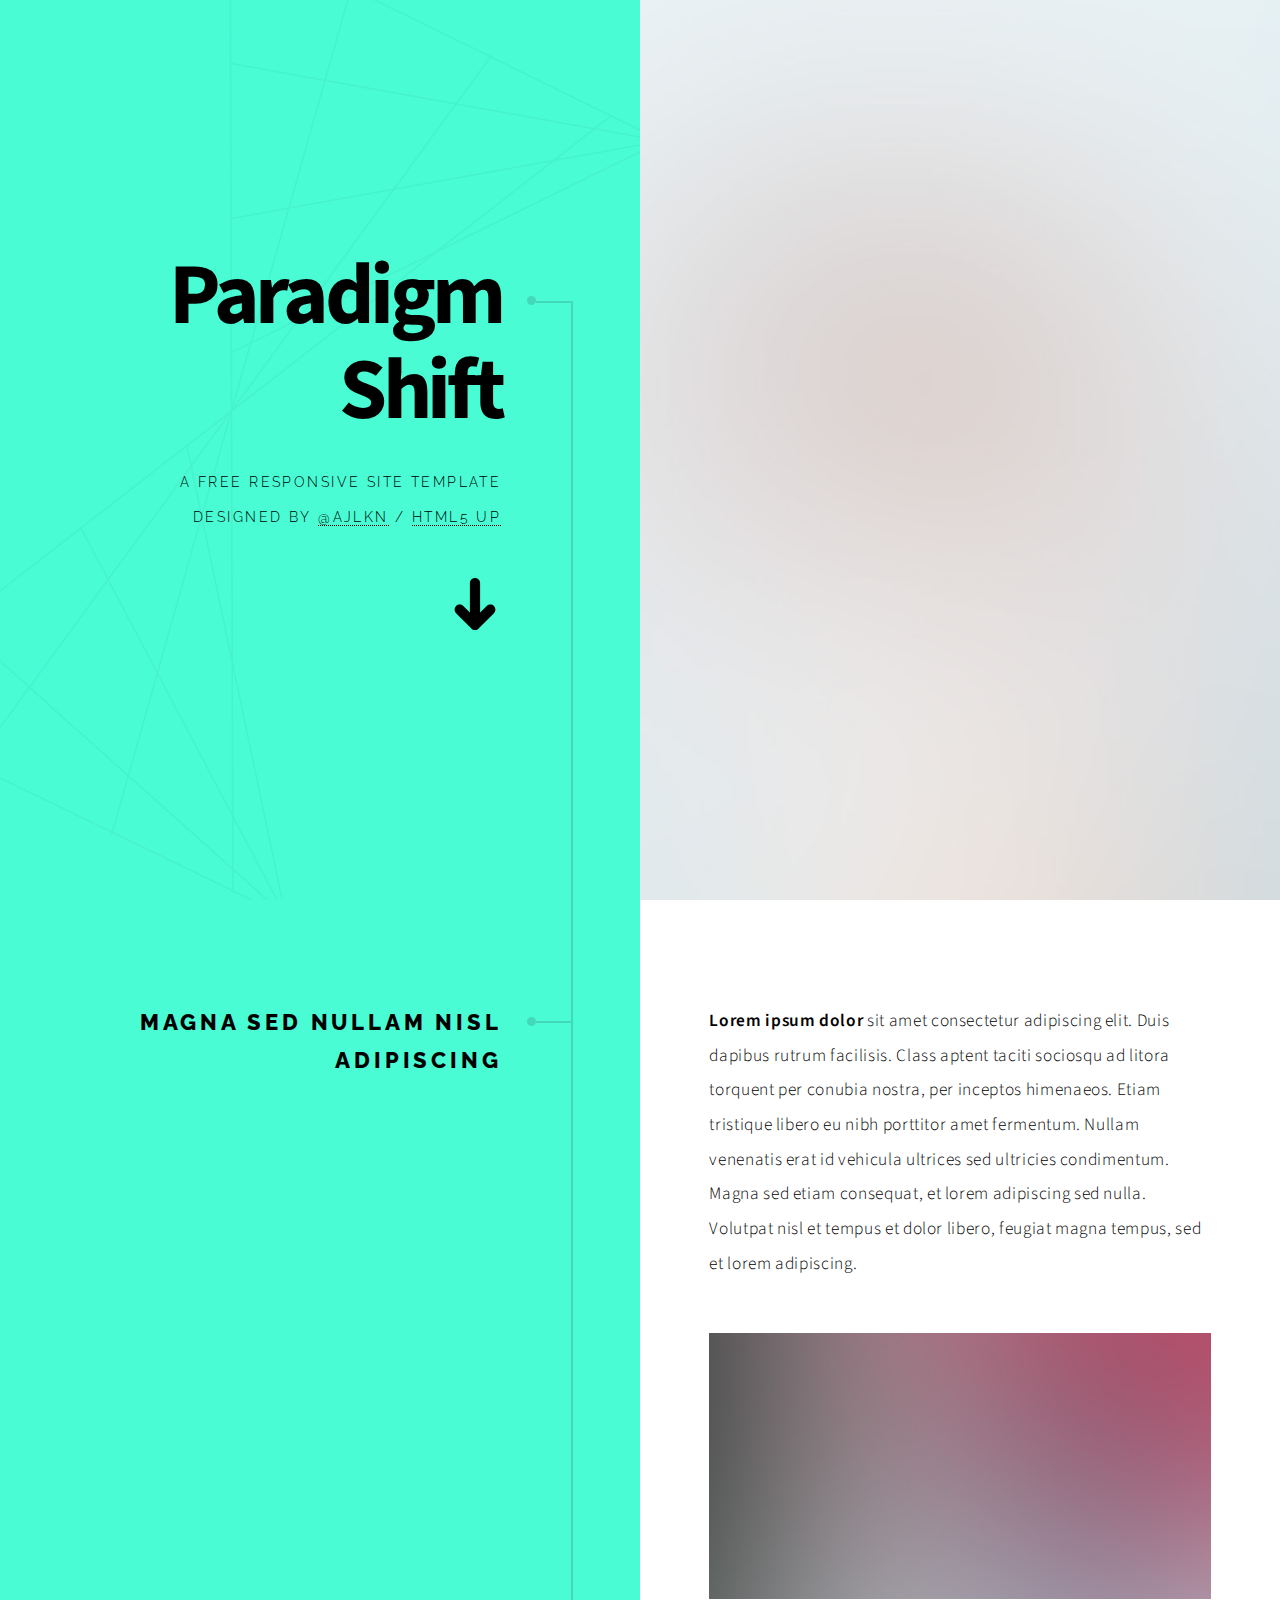
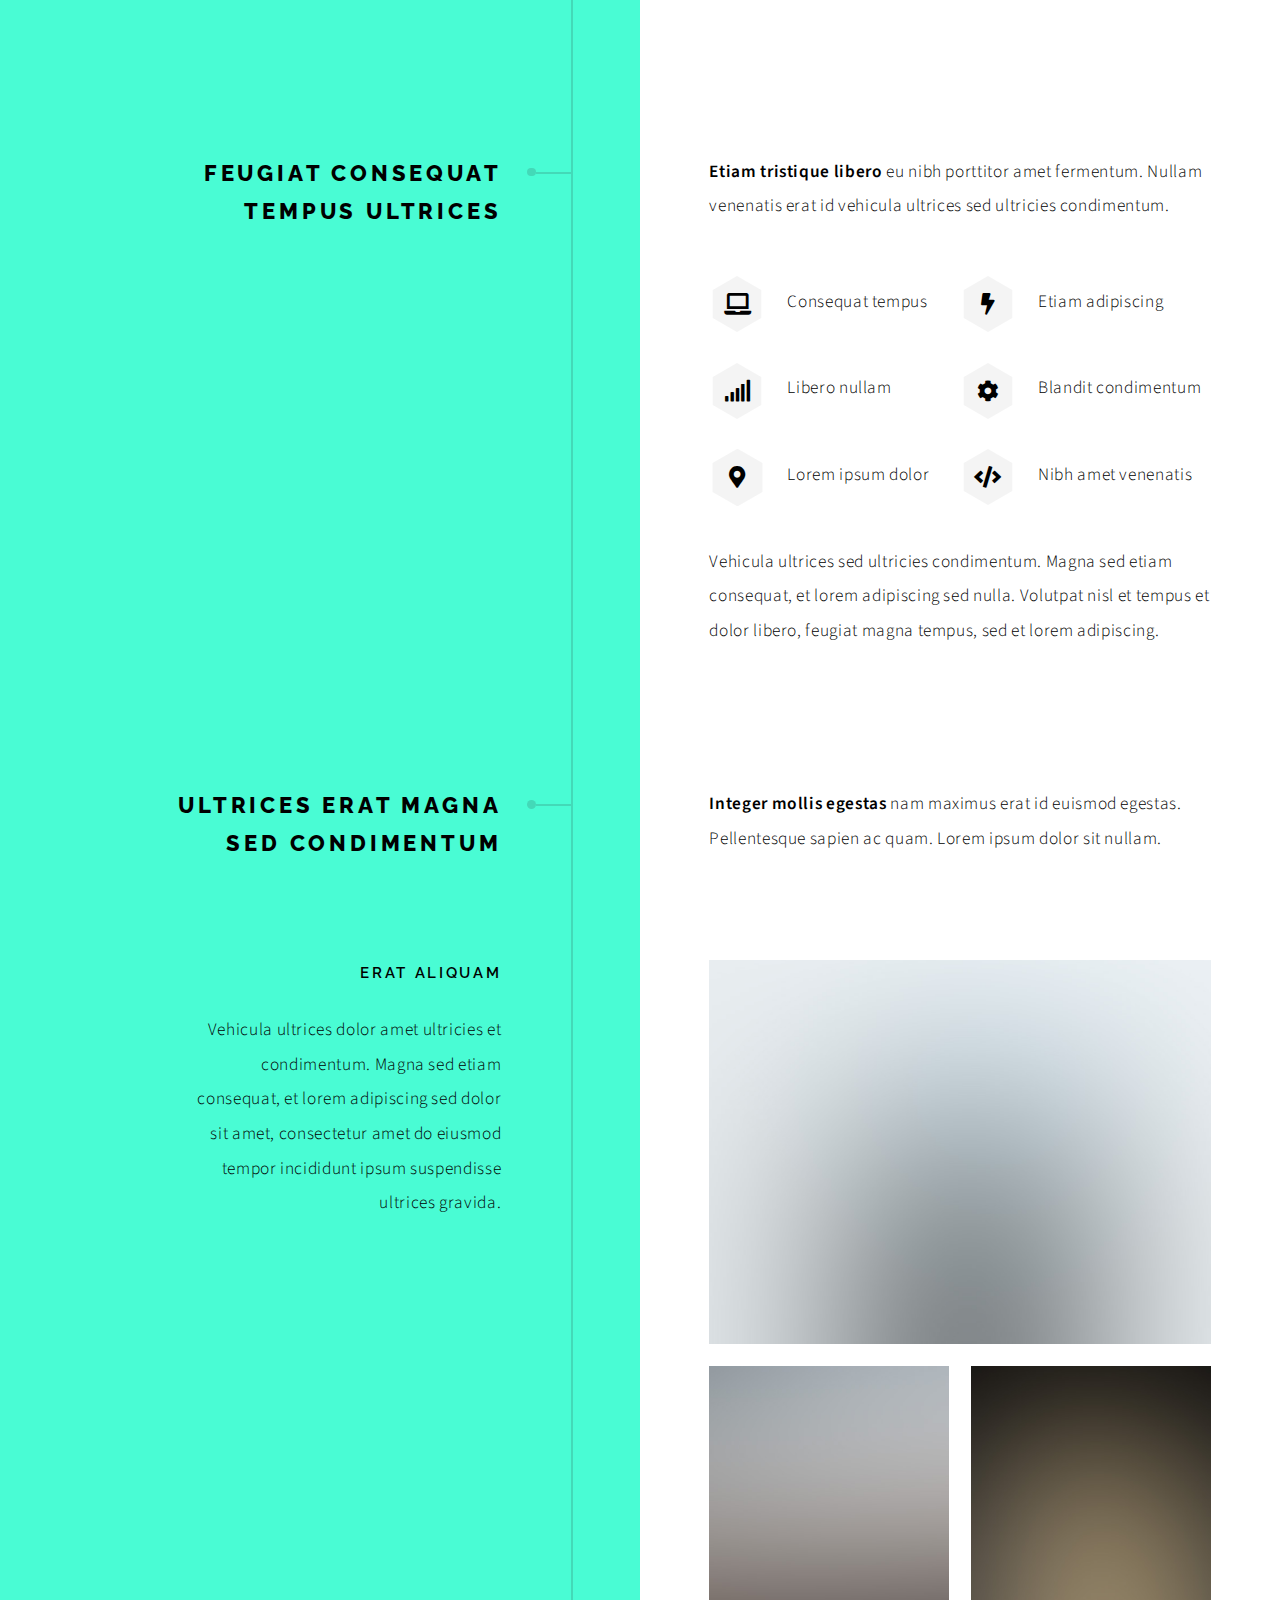
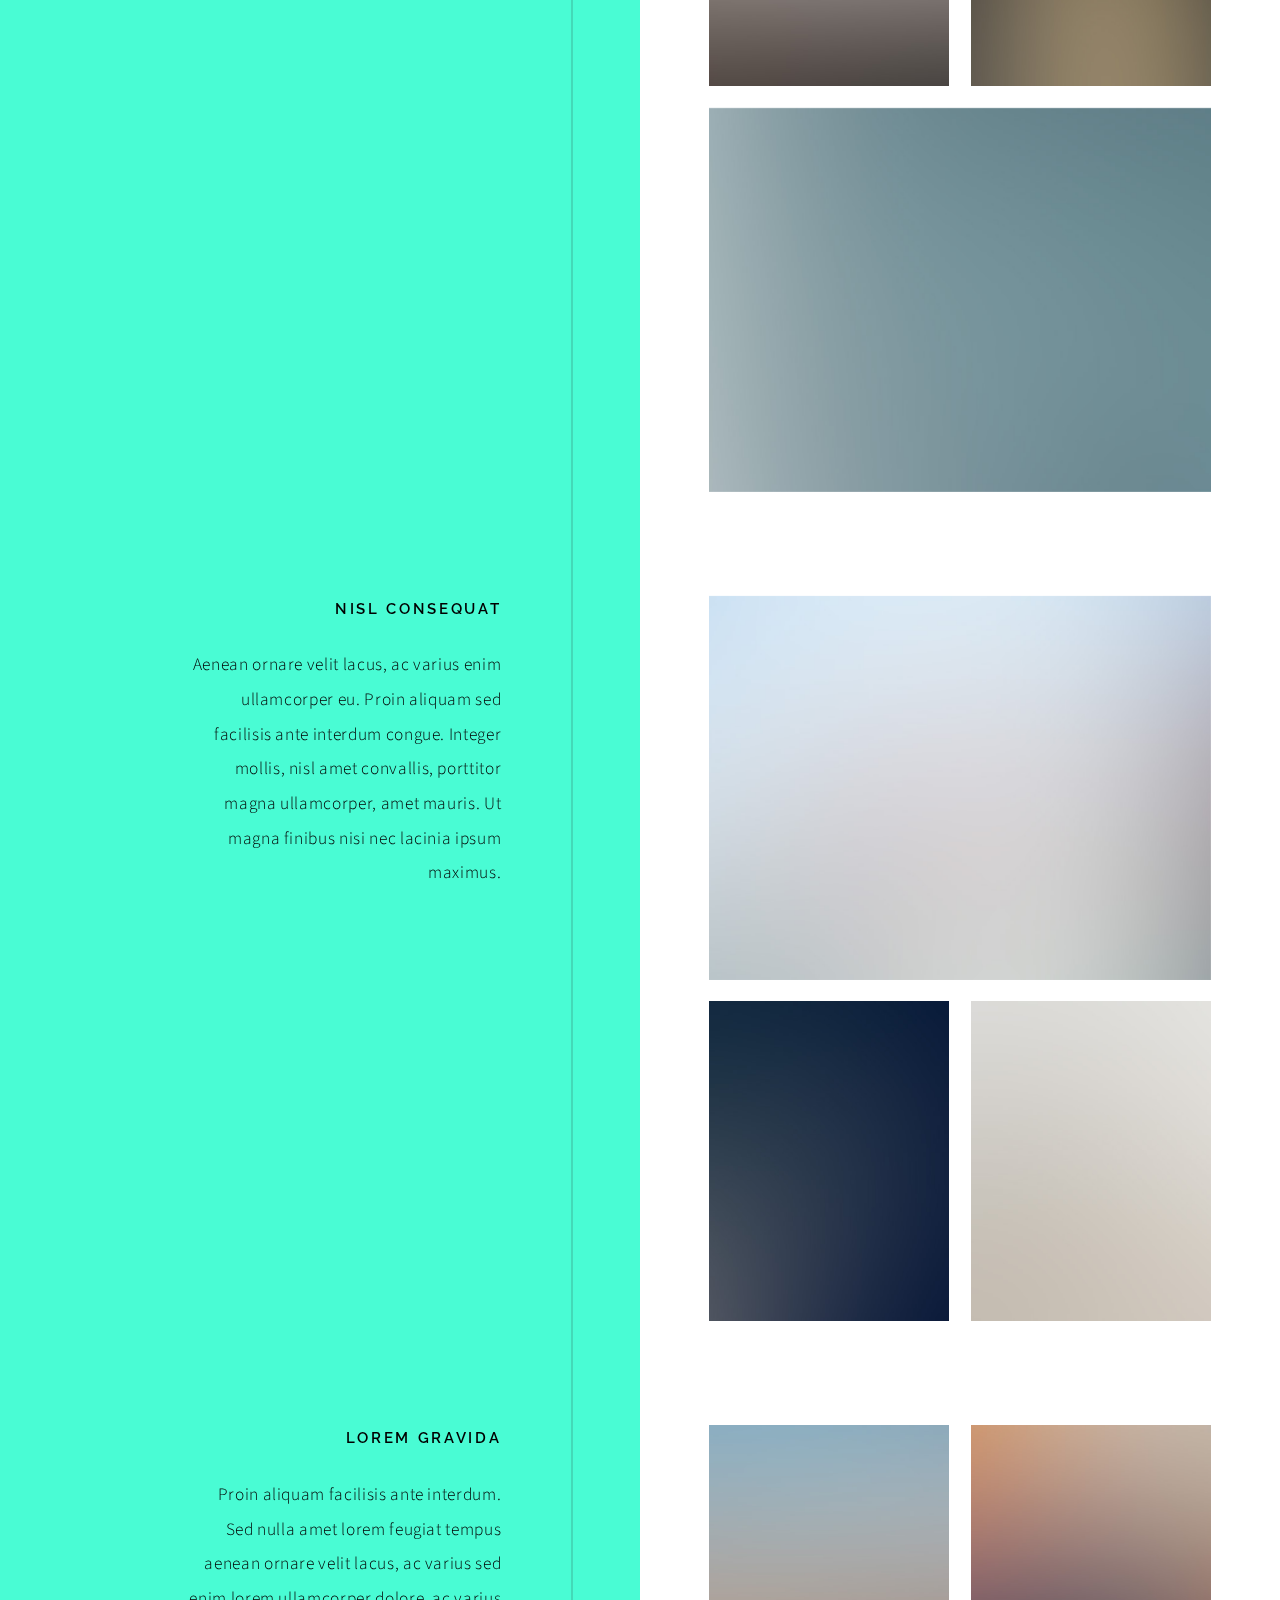
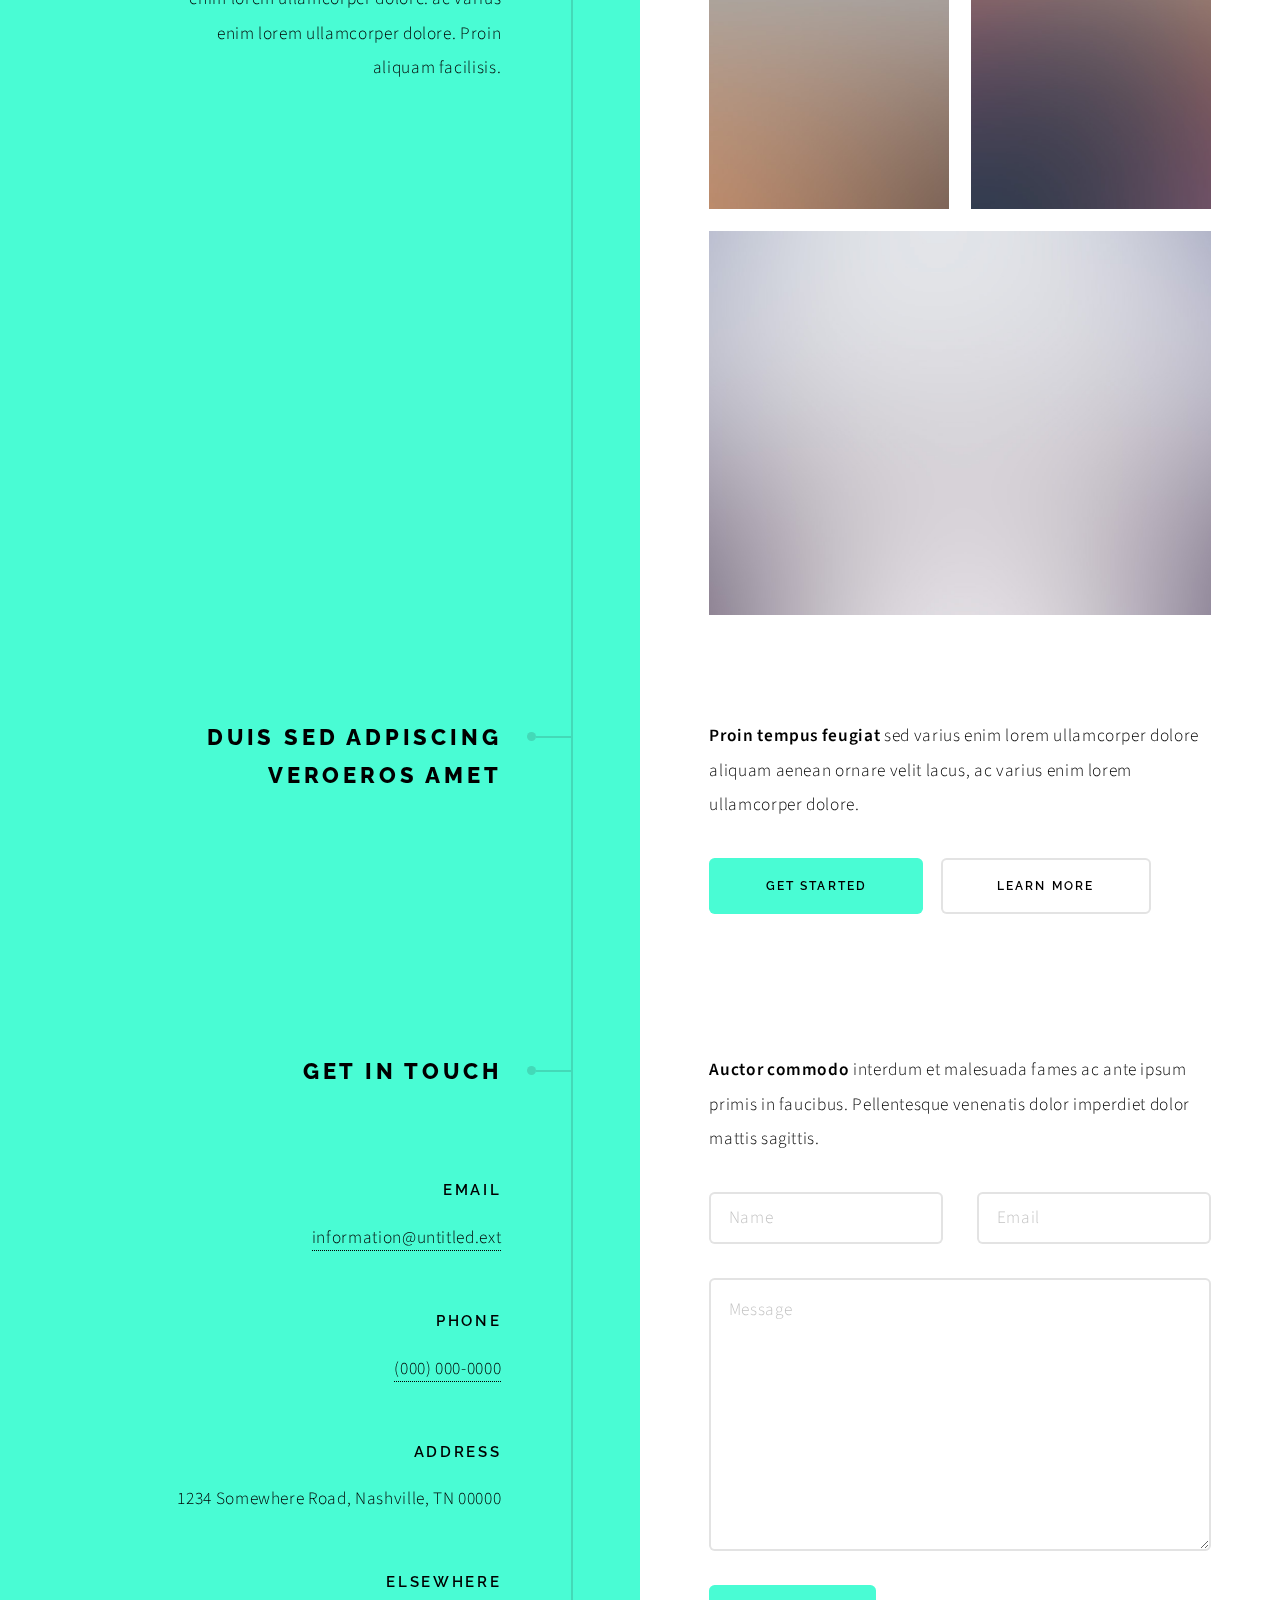
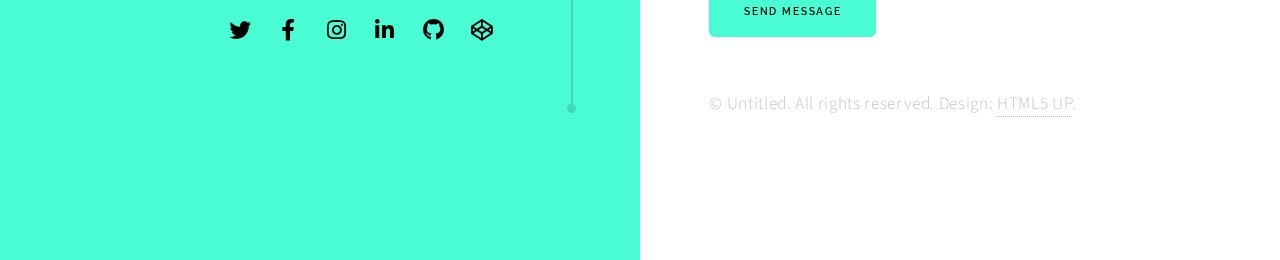
==== Portfolio/index.html @ 7f2de441 "portfolio 1 y 2" ====
<!DOCTYPE HTML>
<!--
	Paradigm Shift by HTML5 UP
	html5up.net | @ajlkn
	Free for personal and commercial use under the CCA 3.0 license (html5up.net/license)
-->
<html>
	<head>
		<title>Paradigm Shift by HTML5 UP</title>
		<meta charset="utf-8" />
		<meta name="viewport" content="width=device-width, initial-scale=1, user-scalable=no" />
		<meta name="description" content="" />
		<meta name="keywords" content="" />
		<link rel="stylesheet" href="assets/css/main.css" />
	</head>
	<body class="is-preload">

		<!-- Wrapper -->
			<div id="wrapper">

				<!-- Intro -->
					<section class="intro">
						<header>
							<h1>Paradigm Shift</h1>
							<p>A free responsive site template designed by <a href="https://twitter.com/ajlkn">@ajlkn</a> / <a href="https://html5up.net">HTML5 UP</a></p>
							<ul class="actions">
								<li><a href="#first" class="arrow scrolly"><span class="label">Next</span></a></li>
							</ul>
						</header>
						<div class="content">
							<span class="image fill" data-position="center"><img src="images/pic01.jpg" alt="" /></span>
						</div>
					</section>

				<!-- Section -->
					<section id="first">
						<header>
							<h2>Magna sed nullam nisl adipiscing</h2>
						</header>
						<div class="content">
							<p><strong>Lorem ipsum dolor</strong> sit amet consectetur adipiscing elit. Duis dapibus rutrum facilisis. Class aptent taciti sociosqu ad litora torquent per conubia nostra, per inceptos himenaeos. Etiam tristique libero eu nibh porttitor amet fermentum. Nullam venenatis erat id vehicula ultrices sed ultricies condimentum. Magna sed etiam consequat, et lorem adipiscing sed nulla. Volutpat nisl et tempus et dolor libero, feugiat magna tempus, sed et lorem adipiscing.</p>
							<span class="image main"><img src="images/pic02.jpg" alt="" /></span>
						</div>
					</section>

				<!-- Section -->
					<section>
						<header>
							<h2>Feugiat consequat tempus ultrices</h2>
						</header>
						<div class="content">
							<p><strong>Etiam tristique libero</strong> eu nibh porttitor amet fermentum. Nullam venenatis erat id vehicula ultrices sed ultricies condimentum.</p>
							<ul class="feature-icons">
								<li class="icon solid fa-laptop">Consequat tempus</li>
								<li class="icon solid fa-bolt">Etiam adipiscing</li>
								<li class="icon solid fa-signal">Libero nullam</li>
								<li class="icon solid fa-cog">Blandit condimentum</li>
								<li class="icon solid fa-map-marker-alt">Lorem ipsum dolor</li>
								<li class="icon solid fa-code">Nibh amet venenatis</li>
							</ul>
							<p>Vehicula ultrices sed ultricies condimentum. Magna sed etiam consequat, et lorem adipiscing sed nulla. Volutpat nisl et tempus et dolor libero, feugiat magna tempus, sed et lorem adipiscing.</p>
						</div>
					</section>

				<!-- Section -->
					<section>
						<header>
							<h2>Ultrices erat magna sed condimentum</h2>
						</header>
						<div class="content">
							<p><strong>Integer mollis egestas</strong> nam maximus erat id euismod egestas. Pellentesque sapien ac quam. Lorem ipsum dolor sit nullam.</p>

							<!-- Section -->
								<section>
									<header>
										<h3>Erat aliquam</h3>
										<p>Vehicula ultrices dolor amet ultricies et condimentum. Magna sed etiam consequat, et lorem adipiscing sed dolor sit amet, consectetur amet do eiusmod tempor incididunt  ipsum suspendisse ultrices gravida.</p>
									</header>
									<div class="content">
										<div class="gallery">
											<a href="images/gallery/fulls/01.jpg" class="landscape"><img src="images/gallery/thumbs/01.jpg" alt="" /></a>
											<a href="images/gallery/fulls/02.jpg"><img src="images/gallery/thumbs/02.jpg" alt="" /></a>
											<a href="images/gallery/fulls/03.jpg"><img src="images/gallery/thumbs/03.jpg" alt="" /></a>
											<a href="images/gallery/fulls/04.jpg" class="landscape"><img src="images/gallery/thumbs/04.jpg" alt="" /></a>
										</div>
									</div>
								</section>

							<!-- Section -->
								<section>
									<header>
										<h3>Nisl consequat</h3>
										<p>Aenean ornare velit lacus, ac varius enim ullamcorper eu. Proin aliquam sed facilisis ante interdum congue. Integer mollis, nisl amet convallis, porttitor magna ullamcorper, amet mauris. Ut magna finibus nisi nec lacinia ipsum maximus.</p>
									</header>
									<div class="content">
										<div class="gallery">
											<a href="images/gallery/fulls/05.jpg" class="landscape"><img src="images/gallery/thumbs/05.jpg" alt="" /></a>
											<a href="images/gallery/fulls/06.jpg"><img src="images/gallery/thumbs/06.jpg" alt="" /></a>
											<a href="images/gallery/fulls/07.jpg"><img src="images/gallery/thumbs/07.jpg" alt="" /></a>
										</div>
									</div>
								</section>

							<!-- Section -->
								<section>
									<header>
										<h3>Lorem gravida</h3>
										<p>Proin aliquam facilisis ante interdum. Sed nulla amet lorem feugiat tempus aenean ornare velit lacus, ac varius sed enim lorem ullamcorper dolore.  ac varius enim lorem ullamcorper dolore. Proin aliquam facilisis.</p>
									</header>
									<div class="content">
										<div class="gallery">
											<a href="images/gallery/fulls/08.jpg" class="portrait"><img src="images/gallery/thumbs/08.jpg" alt="" /></a>
											<a href="images/gallery/fulls/09.jpg" class="portrait"><img src="images/gallery/thumbs/09.jpg" alt="" /></a>
											<a href="images/gallery/fulls/10.jpg" class="landscape"><img src="images/gallery/thumbs/10.jpg" alt="" /></a>
										</div>
									</div>
								</section>

						</div>
					</section>

				<!-- Section -->
					<section>
						<header>
							<h2>Duis sed adpiscing veroeros amet</h2>
						</header>
						<div class="content">
							<p><strong>Proin tempus feugiat</strong> sed varius enim lorem ullamcorper dolore aliquam aenean ornare velit lacus, ac varius enim lorem ullamcorper dolore.</p>
							<ul class="actions">
								<li><a href="#" class="button primary large">Get Started</a></li>
								<li><a href="#" class="button large">Learn More</a></li>
							</ul>
						</div>
					</section>

				<!-- Elements -->
				<!--
					<section>
						<header>
							<h2>Elements</h2>
						</header>
						<div class="content">

							<section>
								<header>
									<h3>Text</h3>
								</header>
								<div class="content">
									<p>This is <b>bold</b> and this is <strong>strong</strong>. This is <i>italic</i> and this is <em>emphasized</em>.
									This is <sup>superscript</sup> text and this is <sub>subscript</sub> text.
									This is <u>underlined</u> and this is code: <code>for (;;) { ... }</code>. Finally, <a href="#">this is a link</a>.</p>
									<hr />
									<h2>Heading Level 2</h2>
									<h3>Heading Level 3</h3>
									<h4>Heading Level 4</h4>
									<h5>Heading Level 5</h5>
									<hr />
									<h5>Blockquote</h5>
									<blockquote>Fringilla nisl. Donec accumsan interdum nisi, quis tincidunt felis sagittis eget tempus euismod. Vestibulum ante ipsum primis in faucibus vestibulum. Blandit adipiscing eu felis iaculis volutpat ac adipiscing accumsan faucibus. Vestibulum ante ipsum primis in faucibus lorem ipsum dolor sit amet nullam adipiscing eu felis.</blockquote>
									<h5>Preformatted</h5>
									<pre><code>i = 0;

while (!deck.isInOrder()) {
  print 'Iteration ' + i;
  deck.shuffle();
  i++;
}

print 'Sorted in ' + i + ' iterations.';</code></pre>
								</div>
							</section>

							<section>
								<header>
									<h3>Lists</h3>
								</header>
								<div class="content">

									<h4>Unordered</h4>
									<ul>
										<li>Dolor pulvinar etiam.</li>
										<li>Sagittis adipiscing.</li>
										<li>Felis enim feugiat.</li>
									</ul>

									<h4>Alternate</h4>
									<ul class="alt">
										<li>Dolor pulvinar etiam.</li>
										<li>Sagittis adipiscing.</li>
										<li>Felis enim feugiat.</li>
									</ul>

									<h4>Ordered</h4>
									<ol>
										<li>Dolor pulvinar etiam.</li>
										<li>Etiam vel felis viverra.</li>
										<li>Felis enim feugiat.</li>
										<li>Dolor pulvinar etiam.</li>
										<li>Etiam vel felis lorem.</li>
										<li>Felis enim et feugiat.</li>
									</ol>
									<h4>Icons</h4>
									<ul class="icons">
										<li><a href="#" class="icon brands fa-twitter"><span class="label">Twitter</span></a></li>
										<li><a href="#" class="icon brands fa-facebook-f"><span class="label">Facebook</span></a></li>
										<li><a href="#" class="icon brands fa-instagram"><span class="label">Instagram</span></a></li>
										<li><a href="#" class="icon brands fa-github"><span class="label">Github</span></a></li>
									</ul>

									<h4>Actions</h4>
									<ul class="actions">
										<li><a href="#" class="button primary">Default</a></li>
										<li><a href="#" class="button">Default</a></li>
									</ul>
									<ul class="actions stacked">
										<li><a href="#" class="button primary">Default</a></li>
										<li><a href="#" class="button">Default</a></li>
									</ul>
								</div>
							</section>

							<section>
								<header>
									<h3>Table</h3>
								</header>
								<div class="content">
									<h4>Default</h4>
									<div class="table-wrapper">
										<table>
											<thead>
												<tr>
													<th>Name</th>
													<th>Description</th>
													<th>Price</th>
												</tr>
											</thead>
											<tbody>
												<tr>
													<td>Item One</td>
													<td>Ante turpis integer aliquet porttitor.</td>
													<td>29.99</td>
												</tr>
												<tr>
													<td>Item Two</td>
													<td>Vis ac commodo adipiscing arcu aliquet.</td>
													<td>19.99</td>
												</tr>
												<tr>
													<td>Item Three</td>
													<td> Morbi faucibus arcu accumsan lorem.</td>
													<td>29.99</td>
												</tr>
												<tr>
													<td>Item Four</td>
													<td>Vitae integer tempus condimentum.</td>
													<td>19.99</td>
												</tr>
												<tr>
													<td>Item Five</td>
													<td>Ante turpis integer aliquet porttitor.</td>
													<td>29.99</td>
												</tr>
											</tbody>
											<tfoot>
												<tr>
													<td colspan="2"></td>
													<td>100.00</td>
												</tr>
											</tfoot>
										</table>
									</div>

									<h4>Alternate</h4>
									<div class="table-wrapper">
										<table class="alt">
											<thead>
												<tr>
													<th>Name</th>
													<th>Description</th>
													<th>Price</th>
												</tr>
											</thead>
											<tbody>
												<tr>
													<td>Item One</td>
													<td>Ante turpis integer aliquet porttitor.</td>
													<td>29.99</td>
												</tr>
												<tr>
													<td>Item Two</td>
													<td>Vis ac commodo adipiscing arcu aliquet.</td>
													<td>19.99</td>
												</tr>
												<tr>
													<td>Item Three</td>
													<td> Morbi faucibus arcu accumsan lorem.</td>
													<td>29.99</td>
												</tr>
												<tr>
													<td>Item Four</td>
													<td>Vitae integer tempus condimentum.</td>
													<td>19.99</td>
												</tr>
												<tr>
													<td>Item Five</td>
													<td>Ante turpis integer aliquet porttitor.</td>
													<td>29.99</td>
												</tr>
											</tbody>
											<tfoot>
												<tr>
													<td colspan="2"></td>
													<td>100.00</td>
												</tr>
											</tfoot>
										</table>
									</div>
								</div>
							</section>

							<section>
								<header>
									<h3>Buttons</h3>
								</header>
								<div class="content">
									<ul class="actions">
										<li><a href="#" class="button primary">Primary</a></li>
										<li><a href="#" class="button">Default</a></li>
									</ul>
									<ul class="actions">
										<li><a href="#" class="button large">Large</a></li>
										<li><a href="#" class="button">Default</a></li>
										<li><a href="#" class="button small">Small</a></li>
									</ul>
									<ul class="actions">
										<li><a href="#" class="button primary icon solid fa-download">Icon</a></li>
										<li><a href="#" class="button icon solid fa-download">Icon</a></li>
									</ul>
									<ul class="actions">
										<li><span class="button primary disabled">Disabled</span></li>
										<li><span class="button disabled">Disabled</span></li>
									</ul>
								</div>
							</section>

							<section>
								<header>
									<h3>Form</h3>
								</header>
								<div class="content">
									<form method="post" action="#">
										<div class="fields">
											<div class="field half">
												<label for="demo-name">Name</label>
												<input type="text" name="demo-name" id="demo-name" value="" placeholder="Jane Doe" />
											</div>
											<div class="field half">
												<label for="demo-email">Email</label>
												<input type="email" name="demo-email" id="demo-email" value="" placeholder="jane@untitled.tld" />
											</div>
											<div class="field">
												<label for="demo-category">Category</label>
												<select name="demo-category" id="demo-category">
													<option value="">-</option>
													<option value="1">Manufacturing</option>
													<option value="1">Shipping</option>
													<option value="1">Administration</option>
													<option value="1">Human Resources</option>
												</select>
											</div>
											<div class="field half">
												<input type="radio" id="demo-priority-low" name="demo-priority" checked>
												<label for="demo-priority-low">Low</label>
											</div>
											<div class="field half">
												<input type="radio" id="demo-priority-high" name="demo-priority">
												<label for="demo-priority-high">High</label>
											</div>
											<div class="field half">
												<input type="checkbox" id="demo-copy" name="demo-copy">
												<label for="demo-copy">Email me a copy</label>
											</div>
											<div class="field half">
												<input type="checkbox" id="demo-human" name="demo-human" checked>
												<label for="demo-human">Not a robot</label>
											</div>
											<div class="field">
												<label for="demo-message">Message</label>
												<textarea name="demo-message" id="demo-message" placeholder="Enter your message" rows="6"></textarea>
											</div>
										</div>
										<ul class="actions">
											<li><input type="submit" value="Send Message" class="primary" /></li>
											<li><input type="reset" value="Reset" /></li>
										</ul>
									</form>
								</div>
							</section>

						</div>
					</section>
				-->

				<!-- Section -->
					<section>
						<header>
							<h2>Get in touch</h2>
						</header>
						<div class="content">
							<p><strong>Auctor commodo</strong> interdum et malesuada fames ac ante ipsum primis in faucibus. Pellentesque venenatis dolor imperdiet dolor mattis sagittis.</p>
							<form>
								<div class="fields">
									<div class="field half">
										<input type="text" name="name" id="name" placeholder="Name" />
									</div>
									<div class="field half">
										<input type="email" name="email" id="email" placeholder="Email" />
									</div>
									<div class="field">
										<textarea name="message" id="message" placeholder="Message" rows="7"></textarea>
									</div>
								</div>
								<ul class="actions">
									<li><input type="submit" value="Send Message" class="button primary" /></li>
								</ul>
							</form>
						</div>
						<footer>
							<ul class="items">
								<li>
									<h3>Email</h3>
									<a href="#">information@untitled.ext</a>
								</li>
								<li>
									<h3>Phone</h3>
									<a href="#">(000) 000-0000</a>
								</li>
								<li>
									<h3>Address</h3>
									<span>1234 Somewhere Road, Nashville, TN 00000</span>
								</li>
								<li>
									<h3>Elsewhere</h3>
									<ul class="icons">
										<li><a href="#" class="icon brands fa-twitter"><span class="label">Twitter</span></a></li>
										<li><a href="#" class="icon brands fa-facebook-f"><span class="label">Facebook</span></a></li>
										<li><a href="#" class="icon brands fa-instagram"><span class="label">Instagram</span></a></li>
										<li><a href="#" class="icon brands fa-linkedin-in"><span class="label">LinkedIn</span></a></li>
										<li><a href="#" class="icon brands fa-github"><span class="label">GitHub</span></a></li>
										<li><a href="#" class="icon brands fa-codepen"><span class="label">Codepen</span></a></li>
									</ul>
								</li>
							</ul>
						</footer>
					</section>

				<!-- Copyright -->
					<div class="copyright">&copy; Untitled. All rights reserved. Design: <a href="https://html5up.net">HTML5 UP</a>.</div>

			</div>

		<!-- Scripts -->
			<script src="assets/js/jquery.min.js"></script>
			<script src="assets/js/jquery.scrolly.min.js"></script>
			<script src="assets/js/browser.min.js"></script>
			<script src="assets/js/breakpoints.min.js"></script>
			<script src="assets/js/util.js"></script>
			<script src="assets/js/main.js"></script>

	</body>
</html>
---- Portfolio/assets/css/main.css ----
@import url(fontawesome-all.min.css);
@import url("https://fonts.googleapis.com/css?family=Source+Sans+Pro:300,600,700,300i,600i,700i|Raleway:600,800");

/*
	Paradigm Shift by HTML5 UP
	html5up.net | @ajlkn
	Free for personal and commercial use under the CCA 3.0 license (html5up.net/license)
*/

html, body, div, span, applet, object,
iframe, h1, h2, h3, h4, h5, h6, p, blockquote,
pre, a, abbr, acronym, address, big, cite,
code, del, dfn, em, img, ins, kbd, q, s, samp,
small, strike, strong, sub, sup, tt, var, b,
u, i, center, dl, dt, dd, ol, ul, li, fieldset,
form, label, legend, table, caption, tbody,
tfoot, thead, tr, th, td, article, aside,
canvas, details, embed, figure, figcaption,
footer, header, hgroup, menu, nav, output, ruby,
section, summary, time, mark, audio, video {
	margin: 0;
	padding: 0;
	border: 0;
	font-size: 100%;
	font: inherit;
	vertical-align: baseline;}

article, aside, details, figcaption, figure,
footer, header, hgroup, menu, nav, section {
	display: block;}

body {
	line-height: 1;
}

ol, ul {
	list-style: none;
}

blockquote, q {
	quotes: none;
}

	blockquote:before, blockquote:after, q:before, q:after {
		content: '';
		content: none;
	}

table {
	border-collapse: collapse;
	border-spacing: 0;
}

body {
	-webkit-text-size-adjust: none;
}

mark {
	background-color: transparent;
	color: inherit;
}

input::-moz-focus-inner {
	border: 0;
	padding: 0;
}

input, select, textarea {
	-moz-appearance: none;
	-webkit-appearance: none;
	-ms-appearance: none;
	appearance: none;
}

/* Basic */

	@-ms-viewport {
		width: device-width;
	}

	body {
		-ms-overflow-style: scrollbar;
	}

	@media screen and (max-width: 480px) {

		html, body {
			min-width: 320px;
		}

	}

	html {
		box-sizing: border-box;
	}

	*, *:before, *:after {
		box-sizing: inherit;
	}

	html {
		overflow-x: hidden;
	}

	body {
		background: #ffffff;
		overflow-x: hidden;
	}

		body.is-preload *, body.is-preload *:before, body.is-preload *:after {
			-moz-animation: none !important;
			-webkit-animation: none !important;
			-ms-animation: none !important;
			animation: none !important;
			-moz-transition: none !important;
			-webkit-transition: none !important;
			-ms-transition: none !important;
			transition: none !important;
		}

/* Typography */

	html {
		font-size: 18pt;
	}

		@media screen and (max-width: 1920px) {

			html {
				font-size: 13pt;
			}

		}

		@media screen and (max-width: 1152px) {

			html {
				font-size: 14pt;
			}

		}

		@media screen and (max-width: 736px) {

			html {
				font-size: 12pt;
			}

		}

		@media screen and (max-width: 480px) {

			html {
				font-size: 11pt;
			}

		}

	body {
		background-color: #ffffff;
		color: #000000;
	}

	body, input, select, textarea {
		color: #000000;
		font-family: "Source Sans Pro", Helvetica, sans-serif;
		font-size: 1rem;
		font-weight: 300;
		letter-spacing: 0.0375em;
		line-height: 2;
	}

	a {
		-moz-transition: border-bottom-color 0.25s ease-in-out;
		-webkit-transition: border-bottom-color 0.25s ease-in-out;
		-ms-transition: border-bottom-color 0.25s ease-in-out;
		transition: border-bottom-color 0.25s ease-in-out;
		text-decoration: none;
		color: #000000;
		border-bottom: dotted 1px;
	}

		a:hover {
			text-decoration: none;
			border-bottom-color: transparent;
		}

	strong, b {
		font-weight: 600;
		color: #000000;
	}

	em, i {
		font-style: italic;
	}

	p {
		margin: 0 0 2rem 0;
	}

	h1, h2, h3, h4, h5, h6 {
		color: #000000;
		font-family: "Raleway", Helvetica, sans-serif;
		font-weight: 600;
		letter-spacing: 0.175em;
		line-height: 1.75;
		margin: 0 0 1.5rem 0;
		text-transform: uppercase;
	}

		h1 a, h2 a, h3 a, h4 a, h5 a, h6 a {
			color: inherit;
			text-decoration: none;
		}

	h1 {
		font-family: "Source Sans Pro", Helvetica, sans-serif;
		font-size: 5rem;
		font-weight: 700;
		letter-spacing: -0.05em;
		line-height: 1.1;
		margin: 0 0 1.5rem 0;
		text-transform: none;
	}

	h2 {
		font-size: 1.25rem;
		font-weight: 800;
		margin: 0 0 2rem 0;
	}

	h3 {
		font-size: 0.875rem;
	}

	h4 {
		font-size: 0.875rem;
	}

	h5 {
		font-size: 0.75rem;
	}

	h6 {
		font-size: 0.625rem;
	}

	@media screen and (max-width: 736px) {

		h1 {
			font-size: 4.5rem;
			line-height: 1.1;
		}

		h2 {
			font-size: 1.25rem;
			line-height: 1.7;
		}

		h3 {
			font-size: 0.9rem;
		}

		h4 {
			font-size: 0.75rem;
		}

		h5 {
			font-size: 0.675rem;
		}

	}

	@media screen and (max-width: 360px) {

		h1 {
			font-size: 3.75rem;
		}

		h2 {
			font-size: 1.125rem;
		}

		h3 {
			font-size: 0.8rem;
		}

		h4 {
			font-size: 0.675rem;
		}

		h5 {
			font-size: 0.675rem;
		}

	}

	sub {
		font-size: 0.8rem;
		position: relative;
		top: 0.5rem;
	}

	sup {
		font-size: 0.8rem;
		position: relative;
		top: -0.5rem;
	}

	blockquote {
		border-left: solid 0.5rem rgba(144, 144, 144, 0.25);
		font-style: italic;
		margin: 0 0 2rem 0;
		padding: 1rem 0 1rem 2rem;
	}

	code {
		background: rgba(144, 144, 144, 0.1);
		border-radius: 0.325rem;
		font-family: "Courier New", monospace;
		font-size: 0.9rem;
		margin: 0 0.25rem;
		padding: 0.25rem 0.65rem;
	}

	pre {
		-webkit-overflow-scrolling: touch;
		font-family: "Courier New", monospace;
		font-size: 0.9rem;
		margin: 0 0 2rem 0;
		width: 100%;
	}

		pre code {
			display: block;
			line-height: 1.75;
			padding: 1rem 1.5rem;
			overflow-x: auto;
		}

	hr {
		border: 0;
		border-bottom: solid 2px rgba(144, 144, 144, 0.25);
		margin: 3rem 0;
	}

		hr.major {
			margin: 5rem 0;
		}

		@media screen and (max-width: 736px) {

			hr.major {
				margin: 3rem 0;
			}

		}

/* Row */

	.row {
		display: flex;
		flex-wrap: wrap;
		box-sizing: border-box;
		align-items: stretch;
	}

		.row > * {
			box-sizing: border-box;
		}

		.row.gtr-uniform > * > :last-child {
			margin-bottom: 0;
		}

		.row.aln-left {
			justify-content: flex-start;
		}

		.row.aln-center {
			justify-content: center;
		}

		.row.aln-right {
			justify-content: flex-end;
		}

		.row.aln-top {
			align-items: flex-start;
		}

		.row.aln-middle {
			align-items: center;
		}

		.row.aln-bottom {
			align-items: flex-end;
		}

		.row > .imp {
			order: -1;
		}

		.row > .col-1 {
			width: 8.33333%;
		}

		.row > .off-1 {
			margin-left: 8.33333%;
		}

		.row > .col-2 {
			width: 16.66667%;
		}

		.row > .off-2 {
			margin-left: 16.66667%;
		}

		.row > .col-3 {
			width: 25%;
		}

		.row > .off-3 {
			margin-left: 25%;
		}

		.row > .col-4 {
			width: 33.33333%;
		}

		.row > .off-4 {
			margin-left: 33.33333%;
		}

		.row > .col-5 {
			width: 41.66667%;
		}

		.row > .off-5 {
			margin-left: 41.66667%;
		}

		.row > .col-6 {
			width: 50%;
		}

		.row > .off-6 {
			margin-left: 50%;
		}

		.row > .col-7 {
			width: 58.33333%;
		}

		.row > .off-7 {
			margin-left: 58.33333%;
		}

		.row > .col-8 {
			width: 66.66667%;
		}

		.row > .off-8 {
			margin-left: 66.66667%;
		}

		.row > .col-9 {
			width: 75%;
		}

		.row > .off-9 {
			margin-left: 75%;
		}

		.row > .col-10 {
			width: 83.33333%;
		}

		.row > .off-10 {
			margin-left: 83.33333%;
		}

		.row > .col-11 {
			width: 91.66667%;
		}

		.row > .off-11 {
			margin-left: 91.66667%;
		}

		.row > .col-12 {
			width: 100%;
		}

		.row > .off-12 {
			margin-left: 100%;
		}

		.row.gtr-0 {
			margin-top: 0;
			margin-left: 0rem;
		}

			.row.gtr-0 > * {
				padding: 0 0 0 0rem;
			}

			.row.gtr-0.gtr-uniform {
				margin-top: 0rem;
			}

				.row.gtr-0.gtr-uniform > * {
					padding-top: 0rem;
				}

		.row.gtr-25 {
			margin-top: 0;
			margin-left: -0.5rem;
		}

			.row.gtr-25 > * {
				padding: 0 0 0 0.5rem;
			}

			.row.gtr-25.gtr-uniform {
				margin-top: -0.5rem;
			}

				.row.gtr-25.gtr-uniform > * {
					padding-top: 0.5rem;
				}

		.row.gtr-50 {
			margin-top: 0;
			margin-left: -1rem;
		}

			.row.gtr-50 > * {
				padding: 0 0 0 1rem;
			}

			.row.gtr-50.gtr-uniform {
				margin-top: -1rem;
			}

				.row.gtr-50.gtr-uniform > * {
					padding-top: 1rem;
				}

		.row {
			margin-top: 0;
			margin-left: -2rem;
		}

			.row > * {
				padding: 0 0 0 2rem;
			}

			.row.gtr-uniform {
				margin-top: -2rem;
			}

				.row.gtr-uniform > * {
					padding-top: 2rem;
				}

		.row.gtr-150 {
			margin-top: 0;
			margin-left: -3rem;
		}

			.row.gtr-150 > * {
				padding: 0 0 0 3rem;
			}

			.row.gtr-150.gtr-uniform {
				margin-top: -3rem;
			}

				.row.gtr-150.gtr-uniform > * {
					padding-top: 3rem;
				}

		.row.gtr-200 {
			margin-top: 0;
			margin-left: -4rem;
		}

			.row.gtr-200 > * {
				padding: 0 0 0 4rem;
			}

			.row.gtr-200.gtr-uniform {
				margin-top: -4rem;
			}

				.row.gtr-200.gtr-uniform > * {
					padding-top: 4rem;
				}

		@media screen and (max-width: 1920px) {

			.row {
				display: flex;
				flex-wrap: wrap;
				box-sizing: border-box;
				align-items: stretch;
			}

				.row > * {
					box-sizing: border-box;
				}

				.row.gtr-uniform > * > :last-child {
					margin-bottom: 0;
				}

				.row.aln-left {
					justify-content: flex-start;
				}

				.row.aln-center {
					justify-content: center;
				}

				.row.aln-right {
					justify-content: flex-end;
				}

				.row.aln-top {
					align-items: flex-start;
				}

				.row.aln-middle {
					align-items: center;
				}

				.row.aln-bottom {
					align-items: flex-end;
				}

				.row > .imp-xlarge {
					order: -1;
				}

				.row > .col-1-xlarge {
					width: 8.33333%;
				}

				.row > .off-1-xlarge {
					margin-left: 8.33333%;
				}

				.row > .col-2-xlarge {
					width: 16.66667%;
				}

				.row > .off-2-xlarge {
					margin-left: 16.66667%;
				}

				.row > .col-3-xlarge {
					width: 25%;
				}

				.row > .off-3-xlarge {
					margin-left: 25%;
				}

				.row > .col-4-xlarge {
					width: 33.33333%;
				}

				.row > .off-4-xlarge {
					margin-left: 33.33333%;
				}

				.row > .col-5-xlarge {
					width: 41.66667%;
				}

				.row > .off-5-xlarge {
					margin-left: 41.66667%;
				}

				.row > .col-6-xlarge {
					width: 50%;
				}

				.row > .off-6-xlarge {
					margin-left: 50%;
				}

				.row > .col-7-xlarge {
					width: 58.33333%;
				}

				.row > .off-7-xlarge {
					margin-left: 58.33333%;
				}

				.row > .col-8-xlarge {
					width: 66.66667%;
				}

				.row > .off-8-xlarge {
					margin-left: 66.66667%;
				}

				.row > .col-9-xlarge {
					width: 75%;
				}

				.row > .off-9-xlarge {
					margin-left: 75%;
				}

				.row > .col-10-xlarge {
					width: 83.33333%;
				}

				.row > .off-10-xlarge {
					margin-left: 83.33333%;
				}

				.row > .col-11-xlarge {
					width: 91.66667%;
				}

				.row > .off-11-xlarge {
					margin-left: 91.66667%;
				}

				.row > .col-12-xlarge {
					width: 100%;
				}

				.row > .off-12-xlarge {
					margin-left: 100%;
				}

				.row.gtr-0 {
					margin-top: 0;
					margin-left: 0rem;
				}

					.row.gtr-0 > * {
						padding: 0 0 0 0rem;
					}

					.row.gtr-0.gtr-uniform {
						margin-top: 0rem;
					}

						.row.gtr-0.gtr-uniform > * {
							padding-top: 0rem;
						}

				.row.gtr-25 {
					margin-top: 0;
					margin-left: -0.5rem;
				}

					.row.gtr-25 > * {
						padding: 0 0 0 0.5rem;
					}

					.row.gtr-25.gtr-uniform {
						margin-top: -0.5rem;
					}

						.row.gtr-25.gtr-uniform > * {
							padding-top: 0.5rem;
						}

				.row.gtr-50 {
					margin-top: 0;
					margin-left: -1rem;
				}

					.row.gtr-50 > * {
						padding: 0 0 0 1rem;
					}

					.row.gtr-50.gtr-uniform {
						margin-top: -1rem;
					}

						.row.gtr-50.gtr-uniform > * {
							padding-top: 1rem;
						}

				.row {
					margin-top: 0;
					margin-left: -2rem;
				}

					.row > * {
						padding: 0 0 0 2rem;
					}

					.row.gtr-uniform {
						margin-top: -2rem;
					}

						.row.gtr-uniform > * {
							padding-top: 2rem;
						}

				.row.gtr-150 {
					margin-top: 0;
					margin-left: -3rem;
				}

					.row.gtr-150 > * {
						padding: 0 0 0 3rem;
					}

					.row.gtr-150.gtr-uniform {
						margin-top: -3rem;
					}

						.row.gtr-150.gtr-uniform > * {
							padding-top: 3rem;
						}

				.row.gtr-200 {
					margin-top: 0;
					margin-left: -4rem;
				}

					.row.gtr-200 > * {
						padding: 0 0 0 4rem;
					}

					.row.gtr-200.gtr-uniform {
						margin-top: -4rem;
					}

						.row.gtr-200.gtr-uniform > * {
							padding-top: 4rem;
						}

		}

		@media screen and (max-width: 1280px) {

			.row {
				display: flex;
				flex-wrap: wrap;
				box-sizing: border-box;
				align-items: stretch;
			}

				.row > * {
					box-sizing: border-box;
				}

				.row.gtr-uniform > * > :last-child {
					margin-bottom: 0;
				}

				.row.aln-left {
					justify-content: flex-start;
				}

				.row.aln-center {
					justify-content: center;
				}

				.row.aln-right {
					justify-content: flex-end;
				}

				.row.aln-top {
					align-items: flex-start;
				}

				.row.aln-middle {
					align-items: center;
				}

				.row.aln-bottom {
					align-items: flex-end;
				}

				.row > .imp-large {
					order: -1;
				}

				.row > .col-1-large {
					width: 8.33333%;
				}

				.row > .off-1-large {
					margin-left: 8.33333%;
				}

				.row > .col-2-large {
					width: 16.66667%;
				}

				.row > .off-2-large {
					margin-left: 16.66667%;
				}

				.row > .col-3-large {
					width: 25%;
				}

				.row > .off-3-large {
					margin-left: 25%;
				}

				.row > .col-4-large {
					width: 33.33333%;
				}

				.row > .off-4-large {
					margin-left: 33.33333%;
				}

				.row > .col-5-large {
					width: 41.66667%;
				}

				.row > .off-5-large {
					margin-left: 41.66667%;
				}

				.row > .col-6-large {
					width: 50%;
				}

				.row > .off-6-large {
					margin-left: 50%;
				}

				.row > .col-7-large {
					width: 58.33333%;
				}

				.row > .off-7-large {
					margin-left: 58.33333%;
				}

				.row > .col-8-large {
					width: 66.66667%;
				}

				.row > .off-8-large {
					margin-left: 66.66667%;
				}

				.row > .col-9-large {
					width: 75%;
				}

				.row > .off-9-large {
					margin-left: 75%;
				}

				.row > .col-10-large {
					width: 83.33333%;
				}

				.row > .off-10-large {
					margin-left: 83.33333%;
				}

				.row > .col-11-large {
					width: 91.66667%;
				}

				.row > .off-11-large {
					margin-left: 91.66667%;
				}

				.row > .col-12-large {
					width: 100%;
				}

				.row > .off-12-large {
					margin-left: 100%;
				}

				.row.gtr-0 {
					margin-top: 0;
					margin-left: 0rem;
				}

					.row.gtr-0 > * {
						padding: 0 0 0 0rem;
					}

					.row.gtr-0.gtr-uniform {
						margin-top: 0rem;
					}

						.row.gtr-0.gtr-uniform > * {
							padding-top: 0rem;
						}

				.row.gtr-25 {
					margin-top: 0;
					margin-left: -0.375rem;
				}

					.row.gtr-25 > * {
						padding: 0 0 0 0.375rem;
					}

					.row.gtr-25.gtr-uniform {
						margin-top: -0.375rem;
					}

						.row.gtr-25.gtr-uniform > * {
							padding-top: 0.375rem;
						}

				.row.gtr-50 {
					margin-top: 0;
					margin-left: -0.75rem;
				}

					.row.gtr-50 > * {
						padding: 0 0 0 0.75rem;
					}

					.row.gtr-50.gtr-uniform {
						margin-top: -0.75rem;
					}

						.row.gtr-50.gtr-uniform > * {
							padding-top: 0.75rem;
						}

				.row {
					margin-top: 0;
					margin-left: -1.5rem;
				}

					.row > * {
						padding: 0 0 0 1.5rem;
					}

					.row.gtr-uniform {
						margin-top: -1.5rem;
					}

						.row.gtr-uniform > * {
							padding-top: 1.5rem;
						}

				.row.gtr-150 {
					margin-top: 0;
					margin-left: -2.25rem;
				}

					.row.gtr-150 > * {
						padding: 0 0 0 2.25rem;
					}

					.row.gtr-150.gtr-uniform {
						margin-top: -2.25rem;
					}

						.row.gtr-150.gtr-uniform > * {
							padding-top: 2.25rem;
						}

				.row.gtr-200 {
					margin-top: 0;
					margin-left: -3rem;
				}

					.row.gtr-200 > * {
						padding: 0 0 0 3rem;
					}

					.row.gtr-200.gtr-uniform {
						margin-top: -3rem;
					}

						.row.gtr-200.gtr-uniform > * {
							padding-top: 3rem;
						}

		}

		@media screen and (max-width: 1152px) {

			.row {
				display: flex;
				flex-wrap: wrap;
				box-sizing: border-box;
				align-items: stretch;
			}

				.row > * {
					box-sizing: border-box;
				}

				.row.gtr-uniform > * > :last-child {
					margin-bottom: 0;
				}

				.row.aln-left {
					justify-content: flex-start;
				}

				.row.aln-center {
					justify-content: center;
				}

				.row.aln-right {
					justify-content: flex-end;
				}

				.row.aln-top {
					align-items: flex-start;
				}

				.row.aln-middle {
					align-items: center;
				}

				.row.aln-bottom {
					align-items: flex-end;
				}

				.row > .imp-medium {
					order: -1;
				}

				.row > .col-1-medium {
					width: 8.33333%;
				}

				.row > .off-1-medium {
					margin-left: 8.33333%;
				}

				.row > .col-2-medium {
					width: 16.66667%;
				}

				.row > .off-2-medium {
					margin-left: 16.66667%;
				}

				.row > .col-3-medium {
					width: 25%;
				}

				.row > .off-3-medium {
					margin-left: 25%;
				}

				.row > .col-4-medium {
					width: 33.33333%;
				}

				.row > .off-4-medium {
					margin-left: 33.33333%;
				}

				.row > .col-5-medium {
					width: 41.66667%;
				}

				.row > .off-5-medium {
					margin-left: 41.66667%;
				}

				.row > .col-6-medium {
					width: 50%;
				}

				.row > .off-6-medium {
					margin-left: 50%;
				}

				.row > .col-7-medium {
					width: 58.33333%;
				}

				.row > .off-7-medium {
					margin-left: 58.33333%;
				}

				.row > .col-8-medium {
					width: 66.66667%;
				}

				.row > .off-8-medium {
					margin-left: 66.66667%;
				}

				.row > .col-9-medium {
					width: 75%;
				}

				.row > .off-9-medium {
					margin-left: 75%;
				}

				.row > .col-10-medium {
					width: 83.33333%;
				}

				.row > .off-10-medium {
					margin-left: 83.33333%;
				}

				.row > .col-11-medium {
					width: 91.66667%;
				}

				.row > .off-11-medium {
					margin-left: 91.66667%;
				}

				.row > .col-12-medium {
					width: 100%;
				}

				.row > .off-12-medium {
					margin-left: 100%;
				}

				.row.gtr-0 {
					margin-top: 0;
					margin-left: 0rem;
				}

					.row.gtr-0 > * {
						padding: 0 0 0 0rem;
					}

					.row.gtr-0.gtr-uniform {
						margin-top: 0rem;
					}

						.row.gtr-0.gtr-uniform > * {
							padding-top: 0rem;
						}

				.row.gtr-25 {
					margin-top: 0;
					margin-left: -0.375rem;
				}

					.row.gtr-25 > * {
						padding: 0 0 0 0.375rem;
					}

					.row.gtr-25.gtr-uniform {
						margin-top: -0.375rem;
					}

						.row.gtr-25.gtr-uniform > * {
							padding-top: 0.375rem;
						}

				.row.gtr-50 {
					margin-top: 0;
					margin-left: -0.75rem;
				}

					.row.gtr-50 > * {
						padding: 0 0 0 0.75rem;
					}

					.row.gtr-50.gtr-uniform {
						margin-top: -0.75rem;
					}

						.row.gtr-50.gtr-uniform > * {
							padding-top: 0.75rem;
						}

				.row {
					margin-top: 0;
					margin-left: -1.5rem;
				}

					.row > * {
						padding: 0 0 0 1.5rem;
					}

					.row.gtr-uniform {
						margin-top: -1.5rem;
					}

						.row.gtr-uniform > * {
							padding-top: 1.5rem;
						}

				.row.gtr-150 {
					margin-top: 0;
					margin-left: -2.25rem;
				}

					.row.gtr-150 > * {
						padding: 0 0 0 2.25rem;
					}

					.row.gtr-150.gtr-uniform {
						margin-top: -2.25rem;
					}

						.row.gtr-150.gtr-uniform > * {
							padding-top: 2.25rem;
						}

				.row.gtr-200 {
					margin-top: 0;
					margin-left: -3rem;
				}

					.row.gtr-200 > * {
						padding: 0 0 0 3rem;
					}

					.row.gtr-200.gtr-uniform {
						margin-top: -3rem;
					}

						.row.gtr-200.gtr-uniform > * {
							padding-top: 3rem;
						}

		}

		@media screen and (max-width: 736px) {

			.row {
				display: flex;
				flex-wrap: wrap;
				box-sizing: border-box;
				align-items: stretch;
			}

				.row > * {
					box-sizing: border-box;
				}

				.row.gtr-uniform > * > :last-child {
					margin-bottom: 0;
				}

				.row.aln-left {
					justify-content: flex-start;
				}

				.row.aln-center {
					justify-content: center;
				}

				.row.aln-right {
					justify-content: flex-end;
				}

				.row.aln-top {
					align-items: flex-start;
				}

				.row.aln-middle {
					align-items: center;
				}

				.row.aln-bottom {
					align-items: flex-end;
				}

				.row > .imp-small {
					order: -1;
				}

				.row > .col-1-small {
					width: 8.33333%;
				}

				.row > .off-1-small {
					margin-left: 8.33333%;
				}

				.row > .col-2-small {
					width: 16.66667%;
				}

				.row > .off-2-small {
					margin-left: 16.66667%;
				}

				.row > .col-3-small {
					width: 25%;
				}

				.row > .off-3-small {
					margin-left: 25%;
				}

				.row > .col-4-small {
					width: 33.33333%;
				}

				.row > .off-4-small {
					margin-left: 33.33333%;
				}

				.row > .col-5-small {
					width: 41.66667%;
				}

				.row > .off-5-small {
					margin-left: 41.66667%;
				}

				.row > .col-6-small {
					width: 50%;
				}

				.row > .off-6-small {
					margin-left: 50%;
				}

				.row > .col-7-small {
					width: 58.33333%;
				}

				.row > .off-7-small {
					margin-left: 58.33333%;
				}

				.row > .col-8-small {
					width: 66.66667%;
				}

				.row > .off-8-small {
					margin-left: 66.66667%;
				}

				.row > .col-9-small {
					width: 75%;
				}

				.row > .off-9-small {
					margin-left: 75%;
				}

				.row > .col-10-small {
					width: 83.33333%;
				}

				.row > .off-10-small {
					margin-left: 83.33333%;
				}

				.row > .col-11-small {
					width: 91.66667%;
				}

				.row > .off-11-small {
					margin-left: 91.66667%;
				}

				.row > .col-12-small {
					width: 100%;
				}

				.row > .off-12-small {
					margin-left: 100%;
				}

				.row.gtr-0 {
					margin-top: 0;
					margin-left: 0rem;
				}

					.row.gtr-0 > * {
						padding: 0 0 0 0rem;
					}

					.row.gtr-0.gtr-uniform {
						margin-top: 0rem;
					}

						.row.gtr-0.gtr-uniform > * {
							padding-top: 0rem;
						}

				.row.gtr-25 {
					margin-top: 0;
					margin-left: -0.3125rem;
				}

					.row.gtr-25 > * {
						padding: 0 0 0 0.3125rem;
					}

					.row.gtr-25.gtr-uniform {
						margin-top: -0.3125rem;
					}

						.row.gtr-25.gtr-uniform > * {
							padding-top: 0.3125rem;
						}

				.row.gtr-50 {
					margin-top: 0;
					margin-left: -0.625rem;
				}

					.row.gtr-50 > * {
						padding: 0 0 0 0.625rem;
					}

					.row.gtr-50.gtr-uniform {
						margin-top: -0.625rem;
					}

						.row.gtr-50.gtr-uniform > * {
							padding-top: 0.625rem;
						}

				.row {
					margin-top: 0;
					margin-left: -1.25rem;
				}

					.row > * {
						padding: 0 0 0 1.25rem;
					}

					.row.gtr-uniform {
						margin-top: -1.25rem;
					}

						.row.gtr-uniform > * {
							padding-top: 1.25rem;
						}

				.row.gtr-150 {
					margin-top: 0;
					margin-left: -1.875rem;
				}

					.row.gtr-150 > * {
						padding: 0 0 0 1.875rem;
					}

					.row.gtr-150.gtr-uniform {
						margin-top: -1.875rem;
					}

						.row.gtr-150.gtr-uniform > * {
							padding-top: 1.875rem;
						}

				.row.gtr-200 {
					margin-top: 0;
					margin-left: -2.5rem;
				}

					.row.gtr-200 > * {
						padding: 0 0 0 2.5rem;
					}

					.row.gtr-200.gtr-uniform {
						margin-top: -2.5rem;
					}

						.row.gtr-200.gtr-uniform > * {
							padding-top: 2.5rem;
						}

		}

		@media screen and (max-width: 480px) {

			.row {
				display: flex;
				flex-wrap: wrap;
				box-sizing: border-box;
				align-items: stretch;
			}

				.row > * {
					box-sizing: border-box;
				}

				.row.gtr-uniform > * > :last-child {
					margin-bottom: 0;
				}

				.row.aln-left {
					justify-content: flex-start;
				}

				.row.aln-center {
					justify-content: center;
				}

				.row.aln-right {
					justify-content: flex-end;
				}

				.row.aln-top {
					align-items: flex-start;
				}

				.row.aln-middle {
					align-items: center;
				}

				.row.aln-bottom {
					align-items: flex-end;
				}

				.row > .imp-xsmall {
					order: -1;
				}

				.row > .col-1-xsmall {
					width: 8.33333%;
				}

				.row > .off-1-xsmall {
					margin-left: 8.33333%;
				}

				.row > .col-2-xsmall {
					width: 16.66667%;
				}

				.row > .off-2-xsmall {
					margin-left: 16.66667%;
				}

				.row > .col-3-xsmall {
					width: 25%;
				}

				.row > .off-3-xsmall {
					margin-left: 25%;
				}

				.row > .col-4-xsmall {
					width: 33.33333%;
				}

				.row > .off-4-xsmall {
					margin-left: 33.33333%;
				}

				.row > .col-5-xsmall {
					width: 41.66667%;
				}

				.row > .off-5-xsmall {
					margin-left: 41.66667%;
				}

				.row > .col-6-xsmall {
					width: 50%;
				}

				.row > .off-6-xsmall {
					margin-left: 50%;
				}

				.row > .col-7-xsmall {
					width: 58.33333%;
				}

				.row > .off-7-xsmall {
					margin-left: 58.33333%;
				}

				.row > .col-8-xsmall {
					width: 66.66667%;
				}

				.row > .off-8-xsmall {
					margin-left: 66.66667%;
				}

				.row > .col-9-xsmall {
					width: 75%;
				}

				.row > .off-9-xsmall {
					margin-left: 75%;
				}

				.row > .col-10-xsmall {
					width: 83.33333%;
				}

				.row > .off-10-xsmall {
					margin-left: 83.33333%;
				}

				.row > .col-11-xsmall {
					width: 91.66667%;
				}

				.row > .off-11-xsmall {
					margin-left: 91.66667%;
				}

				.row > .col-12-xsmall {
					width: 100%;
				}

				.row > .off-12-xsmall {
					margin-left: 100%;
				}

				.row.gtr-0 {
					margin-top: 0;
					margin-left: 0rem;
				}

					.row.gtr-0 > * {
						padding: 0 0 0 0rem;
					}

					.row.gtr-0.gtr-uniform {
						margin-top: 0rem;
					}

						.row.gtr-0.gtr-uniform > * {
							padding-top: 0rem;
						}

				.row.gtr-25 {
					margin-top: 0;
					margin-left: -0.3125rem;
				}

					.row.gtr-25 > * {
						padding: 0 0 0 0.3125rem;
					}

					.row.gtr-25.gtr-uniform {
						margin-top: -0.3125rem;
					}

						.row.gtr-25.gtr-uniform > * {
							padding-top: 0.3125rem;
						}

				.row.gtr-50 {
					margin-top: 0;
					margin-left: -0.625rem;
				}

					.row.gtr-50 > * {
						padding: 0 0 0 0.625rem;
					}

					.row.gtr-50.gtr-uniform {
						margin-top: -0.625rem;
					}

						.row.gtr-50.gtr-uniform > * {
							padding-top: 0.625rem;
						}

				.row {
					margin-top: 0;
					margin-left: -1.25rem;
				}

					.row > * {
						padding: 0 0 0 1.25rem;
					}

					.row.gtr-uniform {
						margin-top: -1.25rem;
					}

						.row.gtr-uniform > * {
							padding-top: 1.25rem;
						}

				.row.gtr-150 {
					margin-top: 0;
					margin-left: -1.875rem;
				}

					.row.gtr-150 > * {
						padding: 0 0 0 1.875rem;
					}

					.row.gtr-150.gtr-uniform {
						margin-top: -1.875rem;
					}

						.row.gtr-150.gtr-uniform > * {
							padding-top: 1.875rem;
						}

				.row.gtr-200 {
					margin-top: 0;
					margin-left: -2.5rem;
				}

					.row.gtr-200 > * {
						padding: 0 0 0 2.5rem;
					}

					.row.gtr-200.gtr-uniform {
						margin-top: -2.5rem;
					}

						.row.gtr-200.gtr-uniform > * {
							padding-top: 2.5rem;
						}

		}

/* Box */

	.box {
		border: solid 2px rgba(144, 144, 144, 0.25);
		border-radius: 0.325rem;
		margin-bottom: 2rem;
		padding: 1.5rem;
	}

		.box > :last-child {
			margin-bottom: 0;
		}

		.box.alt {
			border: 0;
			border-radius: 0;
			padding: 0;
		}

/* Button */

	input[type="submit"],
	input[type="reset"],
	input[type="button"],
	button,
	.button {
		-moz-appearance: none;
		-webkit-appearance: none;
		-ms-appearance: none;
		appearance: none;
		-moz-transition: background-color 0.25s ease-in-out, box-shadow 0.25s ease-in-out, color 0.25s ease-in-out;
		-webkit-transition: background-color 0.25s ease-in-out, box-shadow 0.25s ease-in-out, color 0.25s ease-in-out;
		-ms-transition: background-color 0.25s ease-in-out, box-shadow 0.25s ease-in-out, color 0.25s ease-in-out;
		transition: background-color 0.25s ease-in-out, box-shadow 0.25s ease-in-out, color 0.25s ease-in-out;
		background-color: transparent;
		border-radius: 0.325rem;
		border: 0;
		box-shadow: inset 0 0 0 2px rgba(144, 144, 144, 0.25);
		color: #000000 !important;
		cursor: pointer;
		display: inline-block;
		font-family: "Raleway", Helvetica, sans-serif;
		font-size: 0.6rem;
		font-weight: 600;
		height: 3rem;
		letter-spacing: 0.175em;
		line-height: 3rem;
		padding: 0 2rem;
		text-align: center;
		text-decoration: none;
		text-transform: uppercase;
		white-space: nowrap;
	}

		input[type="submit"]:hover,
		input[type="reset"]:hover,
		input[type="button"]:hover,
		button:hover,
		.button:hover {
			box-shadow: inset 0 0 0 2px #2ee4bb;
			color: #2ee4bb !important;
		}

		input[type="submit"]:active,
		input[type="reset"]:active,
		input[type="button"]:active,
		button:active,
		.button:active {
			background-color: rgba(73, 252, 212, 0.25);
			box-shadow: inset 0 0 0 2px #2ee4bb;
			color: #2ee4bb !important;
		}

		input[type="submit"].small,
		input[type="reset"].small,
		input[type="button"].small,
		button.small,
		.button.small {
			font-size: 0.5rem;
			height: 2.25rem;
			line-height: 2.25rem;
			padding: 0 1.25rem;
		}

		input[type="submit"].large,
		input[type="reset"].large,
		input[type="button"].large,
		button.large,
		.button.large {
			font-size: 0.7rem;
			height: 3.2625rem;
			line-height: 3.2625rem;
			padding: 0 3.25rem;
		}

		input[type="submit"].wide,
		input[type="reset"].wide,
		input[type="button"].wide,
		button.wide,
		.button.wide {
			min-width: 13rem;
		}

		input[type="submit"].icon:before,
		input[type="reset"].icon:before,
		input[type="button"].icon:before,
		button.icon:before,
		.button.icon:before {
			margin-right: 0.5rem;
		}

		input[type="submit"].fit,
		input[type="reset"].fit,
		input[type="button"].fit,
		button.fit,
		.button.fit {
			width: 100%;
		}

		input[type="submit"].disabled, input[type="submit"]:disabled,
		input[type="reset"].disabled,
		input[type="reset"]:disabled,
		input[type="button"].disabled,
		input[type="button"]:disabled,
		button.disabled,
		button:disabled,
		.button.disabled,
		.button:disabled {
			pointer-events: none;
			opacity: 0.25;
		}

		input[type="submit"].primary,
		input[type="reset"].primary,
		input[type="button"].primary,
		button.primary,
		.button.primary {
			background-color: #49fcd4;
			box-shadow: none;
			color: #000000 !important;
		}

			input[type="submit"].primary:hover,
			input[type="reset"].primary:hover,
			input[type="button"].primary:hover,
			button.primary:hover,
			.button.primary:hover {
				background-color: #93ffe7;
			}

			input[type="submit"].primary:active,
			input[type="reset"].primary:active,
			input[type="button"].primary:active,
			button.primary:active,
			.button.primary:active {
				background-color: #44f2cb;
			}

		@media screen and (max-width: 736px) {

			input[type="submit"],
			input[type="reset"],
			input[type="button"],
			button,
			.button {
				font-size: 0.7rem;
				height: 3.3rem;
				line-height: 3.3rem;
			}

				input[type="submit"].large,
				input[type="reset"].large,
				input[type="button"].large,
				button.large,
				.button.large {
					font-size: 0.8rem;
					height: 3.75rem;
					line-height: 3.75rem;
				}

				input[type="submit"].small,
				input[type="reset"].small,
				input[type="button"].small,
				button.small,
				.button.small {
					font-size: 0.6rem;
					height: 3rem;
					line-height: 3rem;
				}

		}

/* Form */

	form {
		margin: 0 0 2rem 0;
	}

		form > :last-child {
			margin-bottom: 0;
		}

		form > .fields {
			display: -moz-flex;
			display: -webkit-flex;
			display: -ms-flex;
			display: flex;
			-moz-flex-wrap: wrap;
			-webkit-flex-wrap: wrap;
			-ms-flex-wrap: wrap;
			flex-wrap: wrap;
			margin: -2rem 0 2rem -2rem;
			width: calc(100% + 4rem);
		}

			form > .fields > .field {
				-moz-flex-grow: 0;
				-webkit-flex-grow: 0;
				-ms-flex-grow: 0;
				flex-grow: 0;
				-moz-flex-shrink: 0;
				-webkit-flex-shrink: 0;
				-ms-flex-shrink: 0;
				flex-shrink: 0;
				padding: 2rem 0 0 2rem;
				width: calc(100% - 2rem);
			}

				form > .fields > .field > :last-child {
					margin-bottom: 0;
				}

				form > .fields > .field.half {
					width: calc(50% - 1rem);
				}

				form > .fields > .field.third {
					width: calc(100%/3 - 0.66667rem);
				}

				form > .fields > .field.quarter {
					width: calc(25% - 0.5rem);
				}

		@media screen and (max-width: 480px) {

			form > .fields {
				margin: -1.5rem 0 2rem -1.5rem;
				width: calc(100% + 3rem);
			}

				form > .fields > .field {
					padding: 1.5rem 0 0 1.5rem;
					width: calc(100% - 1.5rem);
				}

					form > .fields > .field.half {
						width: calc(100% - 1.5rem);
					}

					form > .fields > .field.third {
						width: calc(100% - 1.5rem);
					}

					form > .fields > .field.quarter {
						width: calc(100% - 1.5rem);
					}

		}

	input[type="text"],
	input[type="password"],
	input[type="email"],
	input[type="tel"],
	input[type="search"],
	input[type="url"],
	select,
	textarea {
		-moz-appearance: none;
		-webkit-appearance: none;
		-ms-appearance: none;
		appearance: none;
		border-radius: 0.325rem;
		border: solid 2px rgba(144, 144, 144, 0.25);
		color: inherit;
		display: block;
		outline: 0;
		padding: 0 1rem;
		text-decoration: none;
		width: 100%;
	}

		input[type="text"]:invalid,
		input[type="password"]:invalid,
		input[type="email"]:invalid,
		input[type="tel"]:invalid,
		input[type="search"]:invalid,
		input[type="url"]:invalid,
		select:invalid,
		textarea:invalid {
			box-shadow: none;
		}

		input[type="text"]:focus,
		input[type="password"]:focus,
		input[type="email"]:focus,
		input[type="tel"]:focus,
		input[type="search"]:focus,
		input[type="url"]:focus,
		select:focus,
		textarea:focus {
			border-color: #2ee4bb;
		}

	label {
		color: #000000;
		display: block;
		font-family: "Raleway", Helvetica, sans-serif;
		font-size: 0.75rem;
		font-weight: 600;
		letter-spacing: 0.175em;
		line-height: 1.75;
		margin: 0 0 1rem 0;
		text-transform: uppercase;
	}

	input[type="text"],
	input[type="password"],
	input[type="email"],
	input[type="tel"],
	input[type="search"],
	input[type="url"] {
		height: 3rem;
	}

	select {
		background-image: url("data:image/svg+xml;charset=utf8,%3Csvg xmlns='http://www.w3.org/2000/svg' width='40' height='40' preserveAspectRatio='none' viewBox='0 0 40 40'%3E%3Cpath d='M9.4,12.3l10.4,10.4l10.4-10.4c0.2-0.2,0.5-0.4,0.9-0.4c0.3,0,0.6,0.1,0.9,0.4l3.3,3.3c0.2,0.2,0.4,0.5,0.4,0.9 c0,0.4-0.1,0.6-0.4,0.9L20.7,31.9c-0.2,0.2-0.5,0.4-0.9,0.4c-0.3,0-0.6-0.1-0.9-0.4L4.3,17.3c-0.2-0.2-0.4-0.5-0.4-0.9 c0-0.4,0.1-0.6,0.4-0.9l3.3-3.3c0.2-0.2,0.5-0.4,0.9-0.4S9.1,12.1,9.4,12.3z' fill='rgba(144, 144, 144, 0.25)' /%3E%3C/svg%3E");
		background-position: calc(100% - 1rem) center;
		background-repeat: no-repeat;
		background-size: 1.25rem;
		height: 3rem;
		padding-right: 3rem;
		text-overflow: ellipsis;
	}

		select option {
			background-color: #ffffff;
			color: #000000;
		}

		select:focus::-ms-value {
			background-color: transparent;
		}

		select::-ms-expand {
			display: none;
		}

	textarea {
		padding: 0.75rem 1rem;
	}

	input[type="checkbox"],
	input[type="radio"] {
		-moz-appearance: none;
		-webkit-appearance: none;
		-ms-appearance: none;
		appearance: none;
		display: block;
		float: left;
		margin-right: -2rem;
		opacity: 0;
		width: 1rem;
		z-index: -1;
	}

		input[type="checkbox"] + label,
		input[type="radio"] + label {
			text-decoration: none;
			color: #000000;
			cursor: pointer;
			display: inline-block;
			font-family: "Source Sans Pro", Helvetica, sans-serif;
			font-size: 1rem;
			font-weight: 300;
			letter-spacing: 0.0375em;
			padding-left: 2.675rem;
			padding-right: 0.875rem;
			position: relative;
			text-transform: none;
		}

			input[type="checkbox"] + label:before,
			input[type="radio"] + label:before {
				-moz-osx-font-smoothing: grayscale;
				-webkit-font-smoothing: antialiased;
				display: inline-block;
				font-style: normal;
				font-variant: normal;
				text-rendering: auto;
				line-height: 1;
				text-transform: none !important;
				font-family: 'Font Awesome 5 Free';
				font-weight: 900;
			}

			input[type="checkbox"] + label:before,
			input[type="radio"] + label:before {
				border-radius: 0.325rem;
				border: solid 2px rgba(144, 144, 144, 0.25);
				content: '';
				display: inline-block;
				font-size: 0.8rem;
				height: 2.25rem;
				left: 0;
				line-height: 2.25rem;
				position: absolute;
				text-align: center;
				top: -0.15rem;
				width: 2.25rem;
			}

		input[type="checkbox"]:checked + label:before,
		input[type="radio"]:checked + label:before {
			content: '\f00c';
			background-color: #49fcd4;
			border-color: #49fcd4;
			color: #ffffff;
		}

		input[type="checkbox"]:focus + label:before,
		input[type="radio"]:focus + label:before {
			border-color: #49fcd4;
			box-shadow: 0 0 0 1px #49fcd4;
		}

	input[type="checkbox"] + label:before {
		border-radius: 0.325rem;
	}

	input[type="radio"] + label:before {
		border-radius: 100%;
	}

	::-webkit-input-placeholder {
		opacity: 1.0;
		color: rgba(0, 0, 0, 0.25) !important;
	}

	:-moz-placeholder {
		opacity: 1.0;
		color: rgba(0, 0, 0, 0.25) !important;
	}

	::-moz-placeholder {
		opacity: 1.0;
		color: rgba(0, 0, 0, 0.25) !important;
	}

	:-ms-input-placeholder {
		opacity: 1.0;
		color: rgba(0, 0, 0, 0.25) !important;
	}

	@media screen and (max-width: 736px) {

		label {
			font-size: 0.675rem;
		}

		input[type="checkbox"] + label,
		input[type="radio"] + label {
			font-size: 1rem;
		}

	}

	@media screen and (max-width: 360px) {

		label {
			font-size: 0.675rem;
		}

		input[type="checkbox"] + label,
		input[type="radio"] + label {
			font-size: 1rem;
		}

	}

/* Icon */

	.icon {
		text-decoration: none;
		border-bottom: none;
		position: relative;
	}

		.icon:before {
			-moz-osx-font-smoothing: grayscale;
			-webkit-font-smoothing: antialiased;
			display: inline-block;
			font-style: normal;
			font-variant: normal;
			text-rendering: auto;
			line-height: 1;
			text-transform: none !important;
			font-family: 'Font Awesome 5 Free';
			font-weight: 400;
		}

		.icon > .label {
			display: none;
		}

		.icon.solid:before {
			font-weight: 900;
		}

		.icon.brands:before {
			font-family: 'Font Awesome 5 Brands';
		}

/* Image */

	.image {
		border: 0;
		display: inline-block;
		position: relative;
	}

		.image img {
			display: block;
		}

		.image[data-position] img {
			-moz-object-fit: cover;
			-webkit-object-fit: cover;
			-ms-object-fit: cover;
			object-fit: cover;
			display: block;
			position: absolute;
			top: 0;
			left: 0;
			width: 100%;
			height: 100%;
		}

		.image[data-position="top left"] img {
			-moz-object-position: top left;
			-webkit-object-position: top left;
			-ms-object-position: top left;
			object-position: top left;
		}

		.image[data-position="top"] img {
			-moz-object-position: top;
			-webkit-object-position: top;
			-ms-object-position: top;
			object-position: top;
		}

		.image[data-position="top right"] img {
			-moz-object-position: top right;
			-webkit-object-position: top right;
			-ms-object-position: top right;
			object-position: top right;
		}

		.image[data-position="right"] img {
			-moz-object-position: right;
			-webkit-object-position: right;
			-ms-object-position: right;
			object-position: right;
		}

		.image[data-position="bottom right"] img {
			-moz-object-position: bottom right;
			-webkit-object-position: bottom right;
			-ms-object-position: bottom right;
			object-position: bottom right;
		}

		.image[data-position="bottom"] img {
			-moz-object-position: bottom;
			-webkit-object-position: bottom;
			-ms-object-position: bottom;
			object-position: bottom;
		}

		.image[data-position="bottom left"] img {
			-moz-object-position: bottom left;
			-webkit-object-position: bottom left;
			-ms-object-position: bottom left;
			object-position: bottom left;
		}

		.image[data-position="left"] img {
			-moz-object-position: left;
			-webkit-object-position: left;
			-ms-object-position: left;
			object-position: left;
		}

		.image[data-position="center"] img {
			-moz-object-position: center;
			-webkit-object-position: center;
			-ms-object-position: center;
			object-position: center;
		}

		.image[data-position="25% 25%"] img {
			-moz-object-position: 25% 25%;
			-webkit-object-position: 25% 25%;
			-ms-object-position: 25% 25%;
			object-position: 25% 25%;
		}

		.image[data-position="75% 25%"] img {
			-moz-object-position: 75% 25%;
			-webkit-object-position: 75% 25%;
			-ms-object-position: 75% 25%;
			object-position: 75% 25%;
		}

		.image[data-position="75% 75%"] img {
			-moz-object-position: 75% 75%;
			-webkit-object-position: 75% 75%;
			-ms-object-position: 75% 75%;
			object-position: 75% 75%;
		}

		.image[data-position="25% 75%"] img {
			-moz-object-position: 25% 75%;
			-webkit-object-position: 25% 75%;
			-ms-object-position: 25% 75%;
			object-position: 25% 75%;
		}

		.image.left, .image.right {
			max-width: 40%;
		}

			.image.left img, .image.right img {
				width: 100%;
			}

		.image.left {
			float: left;
			margin: 0 2rem 2rem 0;
			top: 0.25rem;
		}

		.image.right {
			float: right;
			margin: 0 0 2rem 2rem;
			top: 0.25rem;
		}

		.image.fit {
			display: block;
			margin: 0 0 2rem 0;
			width: 100%;
		}

			.image.fit img {
				width: 100%;
			}

		.image.main {
			display: block;
			margin: 3rem 0;
			width: 100%;
		}

			.image.main img {
				width: 100%;
			}

			.image.main:first-child {
				margin-top: 0;
			}

		.image.fill {
			height: 100%;
			left: 0;
			position: absolute;
			top: 0;
			width: 100%;
		}

			.image.fill img {
				height: 100%;
				left: 0;
				position: absolute;
				top: 0;
				width: 100%;
			}

/* List */

	ol {
		list-style: decimal;
		margin: 0 0 2rem 0;
		padding-left: 1.25rem;
	}

		ol li {
			padding-left: 0.25rem;
		}

	ul {
		list-style: disc;
		margin: 0 0 2rem 0;
		padding-left: 1rem;
	}

		ul li {
			padding-left: 0.325rem;
		}

		ul.alt {
			list-style: none;
			padding-left: 0;
		}

			ul.alt > li {
				border-top: solid 1px rgba(144, 144, 144, 0.25);
				padding: 0.75rem 0;
			}

				ul.alt > li:first-child {
					border-top: 0;
					padding-top: 0;
				}

				ul.alt > li:last-child {
					padding-bottom: 0;
				}

		ul.items {
			list-style: none;
			padding-left: 0;
		}

			ul.items > li {
				padding-left: 0;
				margin: 0 0 3rem 0;
			}

				ul.items > li > h3 {
					margin: 0 0 1rem 0;
				}

				ul.items > li > :last-child {
					margin-bottom: 0;
				}

				ul.items > li:last-child {
					margin-bottom: 0;
				}

		@media screen and (max-width: 736px) {

			ul.items > li {
				margin: 0 0 2rem 0;
			}

		}

	dl {
		margin: 0 0 2rem 0;
	}

		dl dt {
			display: block;
			font-weight: 600;
			margin: 0 0 1rem 0;
		}

		dl dd {
			margin-left: 1.5rem;
		}

/* Actions */

	ul.actions {
		display: -moz-flex;
		display: -webkit-flex;
		display: -ms-flex;
		display: flex;
		cursor: default;
		list-style: none;
		margin-left: -1rem;
		padding-left: 0;
	}

		ul.actions li {
			padding: 0 0 0 1rem;
			vertical-align: middle;
		}

		ul.actions.special {
			-moz-justify-content: center;
			-webkit-justify-content: center;
			-ms-justify-content: center;
			justify-content: center;
			width: 100%;
			margin-left: 0;
		}

			ul.actions.special li:first-child {
				padding-left: 0;
			}

		ul.actions.stacked {
			-moz-flex-direction: column;
			-webkit-flex-direction: column;
			-ms-flex-direction: column;
			flex-direction: column;
			margin-left: 0;
		}

			ul.actions.stacked li {
				padding: 1.3rem 0 0 0;
			}

				ul.actions.stacked li:first-child {
					padding-top: 0;
				}

		ul.actions.fit {
			width: calc(100% + 1rem);
		}

			ul.actions.fit li {
				-moz-flex-grow: 1;
				-webkit-flex-grow: 1;
				-ms-flex-grow: 1;
				flex-grow: 1;
				-moz-flex-shrink: 1;
				-webkit-flex-shrink: 1;
				-ms-flex-shrink: 1;
				flex-shrink: 1;
				width: 100%;
			}

				ul.actions.fit li > * {
					width: 100%;
				}

			ul.actions.fit.stacked {
				width: 100%;
			}

		@media screen and (max-width: 480px) {

			ul.actions:not(.fixed) {
				-moz-flex-direction: column;
				-webkit-flex-direction: column;
				-ms-flex-direction: column;
				flex-direction: column;
				margin-left: 0;
				width: 100% !important;
			}

				ul.actions:not(.fixed) li {
					-moz-flex-grow: 1;
					-webkit-flex-grow: 1;
					-ms-flex-grow: 1;
					flex-grow: 1;
					-moz-flex-shrink: 1;
					-webkit-flex-shrink: 1;
					-ms-flex-shrink: 1;
					flex-shrink: 1;
					padding: 1rem 0 0 0;
					text-align: center;
					width: 100%;
				}

					ul.actions:not(.fixed) li > * {
						width: 100%;
					}

					ul.actions:not(.fixed) li:first-child {
						padding-top: 0;
					}

					ul.actions:not(.fixed) li input[type="submit"],
					ul.actions:not(.fixed) li input[type="reset"],
					ul.actions:not(.fixed) li input[type="button"],
					ul.actions:not(.fixed) li button,
					ul.actions:not(.fixed) li .button {
						width: 100%;
					}

						ul.actions:not(.fixed) li input[type="submit"].icon:before,
						ul.actions:not(.fixed) li input[type="reset"].icon:before,
						ul.actions:not(.fixed) li input[type="button"].icon:before,
						ul.actions:not(.fixed) li button.icon:before,
						ul.actions:not(.fixed) li .button.icon:before {
							margin-left: -0.5rem;
						}

		}

/* Icons */

	ul.icons {
		cursor: default;
		list-style: none;
		padding-left: 0;
	}

		ul.icons li {
			display: inline-block;
		}

			ul.icons li:last-child {
				padding-right: 0;
			}

			ul.icons li .icon {
				-moz-transition: background-color 0.25s ease-in-out;
				-webkit-transition: background-color 0.25s ease-in-out;
				-ms-transition: background-color 0.25s ease-in-out;
				transition: background-color 0.25s ease-in-out;
				width: 2.25rem;
				height: 2.25rem;
				text-align: center;
				line-height: 2.25rem;
				border-radius: 2.25rem;
				display: inline-block;
			}

				ul.icons li .icon:before {
					font-size: 1.25rem;
				}

				ul.icons li .icon:hover {
					background-color: rgba(144, 144, 144, 0.1);
				}

/* Table */

	.table-wrapper {
		-webkit-overflow-scrolling: touch;
		overflow-x: auto;
	}

	table {
		margin: 0 0 2rem 0;
		width: 100%;
	}

		table tbody tr {
			border: solid 1px rgba(144, 144, 144, 0.25);
			border-left: 0;
			border-right: 0;
		}

			table tbody tr:nth-child(2n + 1) {
				background-color: rgba(144, 144, 144, 0.1);
			}

		table td {
			padding: 0.75rem 0.75rem;
		}

		table th {
			color: #000000;
			font-size: 0.9rem;
			font-weight: 600;
			padding: 0 0.75rem 0.75rem 0.75rem;
			text-align: left;
		}

		table thead {
			border-bottom: solid 2px rgba(144, 144, 144, 0.25);
		}

		table tfoot {
			border-top: solid 2px rgba(144, 144, 144, 0.25);
		}

		table.alt {
			border-collapse: separate;
		}

			table.alt tbody tr td {
				border: solid 1px rgba(144, 144, 144, 0.25);
				border-left-width: 0;
				border-top-width: 0;
			}

				table.alt tbody tr td:first-child {
					border-left-width: 1px;
				}

			table.alt tbody tr:first-child td {
				border-top-width: 1px;
			}

			table.alt thead {
				border-bottom: 0;
			}

			table.alt tfoot {
				border-top: 0;
			}

/* Arrow */

	a.arrow {
		border-bottom: 0;
		display: inline-block;
		height: 4rem;
		position: relative;
		width: 6rem;
	}

		a.arrow .label {
			display: none;
		}

		a.arrow:before {
			background-image: url("data:image/svg+xml;charset=utf8,%3Csvg xmlns='http://www.w3.org/2000/svg' x='0px' y='0px' viewBox='0 0 512 512'%3E%3Cpath d='M442.53,346.28L293.65,495.16c-0.33,0.33-0.7,0.62-1.05,0.94c-9.16,9.77-22.15,15.9-36.6,15.9 c-14.44,0-27.43-6.13-36.59-15.88c-0.35-0.33-0.72-0.62-1.06-0.96L69.47,346.28c-19.62-19.62-19.62-51.44,0-71.05 c19.62-19.62,51.43-19.62,71.06,0l65.23,65.23V50.24C205.76,22.5,228.25,0,256,0s50.24,22.5,50.24,50.24v290.21l65.23-65.23 c19.62-19.62,51.43-19.62,71.05,0C462.15,294.84,462.15,326.66,442.53,346.28z' fill='%23000000' /%3E%3C/svg%3E");
			background-position: center;
			background-repeat: no-repeat;
			background-size: contain;
			content: '';
			display: inline-block;
			height: 100%;
			position: relative;
			width: 3rem;
		}

/* Gallery */

	@-moz-keyframes gallery-modal-spinner {
		0% {
			-moz-transform: rotate(0deg);
			-webkit-transform: rotate(0deg);
			-ms-transform: rotate(0deg);
			transform: rotate(0deg);
		}

		100% {
			-moz-transform: rotate(360deg);
			-webkit-transform: rotate(360deg);
			-ms-transform: rotate(360deg);
			transform: rotate(360deg);
		}
	}

	@-webkit-keyframes gallery-modal-spinner {
		0% {
			-moz-transform: rotate(0deg);
			-webkit-transform: rotate(0deg);
			-ms-transform: rotate(0deg);
			transform: rotate(0deg);
		}

		100% {
			-moz-transform: rotate(360deg);
			-webkit-transform: rotate(360deg);
			-ms-transform: rotate(360deg);
			transform: rotate(360deg);
		}
	}

	@-ms-keyframes gallery-modal-spinner {
		0% {
			-moz-transform: rotate(0deg);
			-webkit-transform: rotate(0deg);
			-ms-transform: rotate(0deg);
			transform: rotate(0deg);
		}

		100% {
			-moz-transform: rotate(360deg);
			-webkit-transform: rotate(360deg);
			-ms-transform: rotate(360deg);
			transform: rotate(360deg);
		}
	}

	@keyframes gallery-modal-spinner {
		0% {
			-moz-transform: rotate(0deg);
			-webkit-transform: rotate(0deg);
			-ms-transform: rotate(0deg);
			transform: rotate(0deg);
		}

		100% {
			-moz-transform: rotate(360deg);
			-webkit-transform: rotate(360deg);
			-ms-transform: rotate(360deg);
			transform: rotate(360deg);
		}
	}

	.gallery {
		display: flex;
		flex-wrap: wrap;
		margin: -1.25rem 0 0 -1.25rem;
		width: calc(100% + 1.25rem);
	}

		.gallery a {
			border-bottom: 0;
			display: block;
			margin: 1.25rem 0 0 1.25rem;
			outline: 0;
			position: relative;
			width: calc(50% - 1.25rem);
		}

			.gallery a img {
				display: block;
				height: 25vw;
				min-height: 18rem;
				object-fit: cover;
				object-position: center;
				width: 100%;
			}

			.gallery a.landscape {
				width: 100%;
			}

				.gallery a.landscape img {
					height: 30vw;
				}

			.gallery a.portrait img {
				height: 30vw;
			}

		.gallery .modal {
			display: -moz-flex;
			display: -webkit-flex;
			display: -ms-flex;
			display: flex;
			-moz-align-items: center;
			-webkit-align-items: center;
			-ms-align-items: center;
			align-items: center;
			-moz-justify-content: center;
			-webkit-justify-content: center;
			-ms-justify-content: center;
			justify-content: center;
			pointer-events: none;
			-moz-user-select: none;
			-webkit-user-select: none;
			-ms-user-select: none;
			user-select: none;
			-moz-transition: opacity 0.5s ease, visibility 0.5s, z-index 0.5s;
			-webkit-transition: opacity 0.5s ease, visibility 0.5s, z-index 0.5s;
			-ms-transition: opacity 0.5s ease, visibility 0.5s, z-index 0.5s;
			transition: opacity 0.5s ease, visibility 0.5s, z-index 0.5s;
			-webkit-tap-highlight-color: rgba(0, 0, 0, 0);
			background-color: rgba(255, 255, 255, 0.875);
			height: 100%;
			left: 0;
			opacity: 0;
			outline: 0;
			position: fixed;
			top: 0;
			visibility: none;
			width: 100%;
			z-index: 0;
		}

			.gallery .modal:before {
				-moz-animation: gallery-modal-spinner 1s infinite linear;
				-webkit-animation: gallery-modal-spinner 1s infinite linear;
				-ms-animation: gallery-modal-spinner 1s infinite linear;
				animation: gallery-modal-spinner 1s infinite linear;
				-moz-transition: opacity 0.25s ease;
				-webkit-transition: opacity 0.25s ease;
				-ms-transition: opacity 0.25s ease;
				transition: opacity 0.25s ease;
				-moz-transition-delay: 0.5s;
				-webkit-transition-delay: 0.5s;
				-ms-transition-delay: 0.5s;
				transition-delay: 0.5s;
				background-image: url("data:image/svg+xml;charset=utf8,%3Csvg xmlns='http://www.w3.org/2000/svg' xmlns:xlink='http://www.w3.org/1999/xlink' width='96px' height='96px' viewBox='0 0 96 96' zoomAndPan='disable'%3E%3Cstyle%3Ecircle %7Bfill: transparent%3B stroke: %23000000%3B stroke-width: 2px%3B %7D%3C/style%3E%3Cdefs%3E%3CclipPath id='corner'%3E%3Cpolygon points='0,0 48,0 48,48 96,48 96,96 0,96' /%3E%3C/clipPath%3E%3C/defs%3E%3Cg clip-path='url(%23corner)'%3E%3Ccircle cx='48' cy='48' r='32'/%3E%3C/g%3E%3C/svg%3E");
				background-position: center;
				background-repeat: no-repeat;
				background-size: 4rem;
				content: '';
				display: block;
				height: 4rem;
				left: 50%;
				margin: -2rem 0 0 -2rem;
				opacity: 0;
				position: absolute;
				top: 50%;
				width: 4rem;
			}

			.gallery .modal:after {
				background-image: url("data:image/svg+xml;charset=utf8,%3Csvg xmlns='http://www.w3.org/2000/svg' xmlns:xlink='http://www.w3.org/1999/xlink' width='64px' height='64px' viewBox='0 0 64 64' zoomAndPan='disable'%3E%3Cstyle%3Eline %7Bstroke: %23000000%3Bstroke-width: 2px%3B%7D%3C/style%3E%3Cline x1='20' y1='20' x2='44' y2='44' /%3E%3Cline x1='20' y1='44' x2='44' y2='20' /%3E%3C/svg%3E");
				background-position: center;
				background-repeat: no-repeat;
				background-size: 3rem;
				content: '';
				cursor: pointer;
				display: block;
				height: 4rem;
				position: absolute;
				right: 0.5rem;
				top: 0.5rem;
				width: 4rem;
			}

			.gallery .modal .inner {
				-moz-transform: translateY(0.75rem);
				-webkit-transform: translateY(0.75rem);
				-ms-transform: translateY(0.75rem);
				transform: translateY(0.75rem);
				-moz-transition: opacity 0.25s ease, -moz-transform 0.25s ease;
				-webkit-transition: opacity 0.25s ease, -webkit-transform 0.25s ease;
				-ms-transition: opacity 0.25s ease, -ms-transform 0.25s ease;
				transition: opacity 0.25s ease, transform 0.25s ease;
				opacity: 0;
			}

				.gallery .modal .inner img {
					box-shadow: 0 1rem 3rem 0 rgba(0, 0, 0, 0.35);
					display: block;
					max-height: 90vh;
					max-width: 90vw;
				}

			.gallery .modal.visible {
				pointer-events: auto;
				opacity: 1;
				visibility: visible;
				z-index: 11000;
			}

				.gallery .modal.visible:before {
					opacity: 1;
				}

			.gallery .modal.loaded .inner {
				-moz-transform: translateY(0);
				-webkit-transform: translateY(0);
				-ms-transform: translateY(0);
				transform: translateY(0);
				-moz-transition: opacity 0.5s ease, -moz-transform 0.5s ease;
				-webkit-transition: opacity 0.5s ease, -webkit-transform 0.5s ease;
				-ms-transition: opacity 0.5s ease, -ms-transform 0.5s ease;
				transition: opacity 0.5s ease, transform 0.5s ease;
				opacity: 1;
			}

			.gallery .modal.loaded:before {
				-moz-transition-delay: 0s;
				-webkit-transition-delay: 0s;
				-ms-transition-delay: 0s;
				transition-delay: 0s;
				opacity: 0;
			}

		@media screen and (max-width: 1152px) {

			.gallery a img {
				height: 20rem;
			}

			.gallery a.landscape img {
				height: 25rem;
			}

			.gallery a.portrait img {
				height: 25rem;
			}

			.gallery .modal .inner img {
				max-width: 100vw;
			}

		}

		@media screen and (max-width: 736px) {

			.gallery {
				margin: -0.625rem 0 0 -0.625rem;
				width: calc(100% + 0.625rem);
			}

				.gallery a {
					margin: 0.625rem 0 0 0.625rem;
					width: calc(50% - 0.625rem);
				}

					.gallery a img {
						height: 20rem;
					}

					.gallery a.landscape img {
						height: 20rem;
					}

					.gallery a.portrait img {
						height: 30rem;
					}

		}

		@media screen and (max-width: 480px) {

			.gallery a img {
				height: 12rem;
				min-height: 0;
			}

			.gallery a.landscape img {
				height: 12rem;
			}

			.gallery a.portrait img {
				height: 14rem;
			}

		}

/* Feature Icons */

	ul.feature-icons {
		display: flex;
		flex-wrap: wrap;
		list-style: none;
		margin: 3rem 0;
		padding-left: 0;
	}

		ul.feature-icons:first-child {
			margin-top: 0;
		}

		ul.feature-icons li {
			margin: 2.5rem 0 0 0;
			padding: 0.5rem 0 0 4.5rem;
			position: relative;
			width: 50%;
		}

			ul.feature-icons li:before {
				background-image: url("data:image/svg+xml;charset=utf8,%3Csvg xmlns='http://www.w3.org/2000/svg' x='0px' y='0px' viewBox='0 0 512 512'%3E%3Cpath d='M256,0l221.7,128v256L256,512L34.3,384V128L256,0z' fill='rgba(144, 144, 144, 0.1)' /%3E%3C/svg%3E");
				background-position: center;
				background-repeat: no-repeat;
				background-size: contain;
				color: #000000;
				display: block;
				font-size: 1.25rem;
				height: 3.25rem;
				left: 0;
				line-height: 3.25rem;
				position: absolute;
				text-align: center;
				top: 0;
				width: 3.25rem;
			}

			ul.feature-icons li:nth-child(1), ul.feature-icons li:nth-child(2) {
				margin-top: 0;
			}

		@media screen and (max-width: 736px) {

			ul.feature-icons {
				margin: 0 0 3rem 0;
			}

				ul.feature-icons li {
					width: 100%;
				}

					ul.feature-icons li:nth-child(2) {
						margin-top: 2rem;
					}

		}

/* Wrapper */

	#wrapper {
		position: relative;
		width: 100vw;
		padding: 0 0 10rem 0;
	}

		#wrapper:before {
			background-attachment: fixed;
			background-color: #49fcd4;
			background-image: url("data:image/svg+xml;charset=utf8,%3Csvg xmlns='http://www.w3.org/2000/svg' viewBox='0 0 920 1750' x='0px' y='0px'%3E %3Cpath style='fill: rgba(67, 217, 184, 0.25)' d='M889.72,1137.55l-2.91-0.75l-364.39,282.94l-0.7-0.9l-0.51,0.11l-94.77-451.5l-32.51-15.75l-16.73-8.11l0,0.68 l-1.46,0l0-1.39l-1.89-0.92l-112.41-54.47l-0.29,1.03l-1.41-0.37l0.37-1.31l-34.14-16.54l-98.56-47.76l-0.59,0.81l-1.16-0.88 l0.42-0.57L11.43,766.33l-0.25,0.2l-0.9-1.15l102.87-79.98l0.08-0.1l0.02,0.02l116.68-90.72l-0.18-0.34l1.3-0.66l0.05,0.09 l100.5-78.14l-0.07-0.32l0.65-0.14l42.3-32.89l-0.15-54.54l-0.59,0.29l-0.64-1.31l1.23-0.6l-0.01-4.54l-0.33-122.47l-0.99,0.18 l-0.28-1.43l1.27-0.23l-0.4-147.49l-0.87-0.16l0.28-1.43l0.58,0.1l-0.35-127.48l-0.13-0.06l0.64-1.31L489.97,76.8l0.73,0.19 l-0.04,0.14l132.63,65.11l0.33-0.45l1.16,0.88l-0.16,0.22l114.21,56.07l0.45-0.35l0.72,0.93l47.89,23.51l2.76-1.36l0.56,4.61 l-3.32-1.63L571.52,330.88L375.95,482.93l0.66,239.95l51.12,243.57l222.53,107.83l236.23,60.93l2.27-1.77 M375.8,425.34l17.25-8.47 l36.13-127.75l-53.73,9.66L375.8,425.34z M551,241.05l38.19-52.2l-123.83-22.27l-34.13,120.68l98.99-17.81L551,241.05z M532.3,269.09l151.34-27.22l37.63-29.25l-130.48-23.47L532.3,269.09z M303.38,733.9l-2.36-4.48l-44.18-83.78L182.5,747.25 l40.78,36.46l52.69,47.11L303.38,733.9z M277.18,831.91l56.95,50.93L375.69,920l-0.13-49.23l-71.19-135L277.18,831.91z M303.96,731.86l41.93-148.25l-9.74-46.39L257.8,644.33L303.96,731.86z M304.94,733.73l9.55,18.12l61.05,115.78l-0.39-144.6 l-16.9-80.53l-11.71-55.81L304.94,733.73z M375.21,211.79l0.23,85.51l54.17-9.74l34.29-121.23l-88.87-15.98L375.21,211.79z M430.78,288.83l-17.88,63.21L394.81,416l44.01-21.6l90.15-123.23L430.78,288.83z M287.76,898.62l87.99,42.64l-0.05-19.29 l-91.37-81.71l-7.59-6.78l-14.88,52.59L287.76,898.62z M174.26,843.62l86.26,41.8l15-53.03l-93.89-83.95l-53.34,72.91L174.26,843.62 z M113.18,687.22L12.71,765.33l55.69,26.99l58.56,28.38l53.58-73.24l-34.83-31.14L113.18,687.22z M230.62,595.92l-116.27,90.4 l63.02,56.36l4.03,3.61l74.67-102.08l-7.47-14.17L230.62,595.92z M331.94,517.15l-100.15,77.86l25.25,47.88l78.71-107.59l-1.71-8.14 L331.94,517.15z M333.22,516.15l2.02,9.64l1.66,7.92l34.65-47.37L333.22,516.15z M337.31,535.63l9.43,44.95l26.67-94.3 L337.31,535.63z M347.39,583.66l27.74,132.16l-0.62-228.04L347.39,583.66z M374.7,21.83l0.35,127.02l89.27,16.06l24.61-87 L374.7,21.83z M490.25,78.56l-22.26,78.7l-2.24,7.91l124.39,22.37l10.23-13.99l22.04-30.12L490.25,78.56z M623.74,144.09 l-12.29,16.8l-19.71,26.95l131.07,23.58l14.73-11.45L623.74,144.09z M739,200.67l-13.3,10.34l-0.96,0.74l58.14,10.46L739,200.67z M723.19,212.96l-25.33,19.69l-11.14,8.66l97.03-17.45L723.19,212.96z M782.89,225.5l-98.64,17.74l-107.06,83.23L782.89,225.5z M631.68,282.26l49.48-38.47l-150.1,27l-89.41,122.22l129.1-63.37L631.68,282.26z M565.06,334.05l-125.28,61.5l-45.94,62.8 l-14.96,20.44L565.06,334.05z M425.31,412.87l11.65-15.93l-42.69,20.96l-13.66,48.3l-3.58,12.67L425.31,412.87z M392.51,418.76 l-16.71,8.2l0.01,4.72l0.12,45.68L392.51,418.76z M377.21,941.96l21.37,10.36l24.14,11.7l-45.56-40.74L377.21,941.96z M377.15,921.31l34.83,31.15l12.57,11.24l-47.53-90.14L377.15,921.31z M376.63,730.07l0.38,140.33l48.29,91.59L376.63,730.07z M806.29,1197.48l75.8-58.86l-28.56,11.47l-25.6,10.28l14.96,7.25l-0.64,1.31l-16.16-7.83l-124.76,50.1l40.56,36.27L806.29,1197.48z M522.43,1146.18l58.88,111.66l52.71-21.17l64.61-25.95l-75.11-67.17L522.43,1146.18z M621.92,1142.14l-115.78-103.53l-46.8-12.07 l62.33,118.2l7.06-0.18L621.92,1142.14z M700.14,1210.12l124.19-49.87l-42.89-20.78l-155.8,4.04L700.14,1210.12z M679.7,1295.77 l61.03-47.39l-40.9-36.57l-117.85,47.32l42.09,79.82L679.7,1295.77z M522.48,1417.85l1.83-1.42l98.6-76.56l-42.28-80.19 l-84.25,33.83L522.48,1417.85z M496.08,1292.06l83.87-33.68l-59.14-112.16l-55.04,1.43L496.08,1292.06z M465.46,1146.2l54.58-1.42 l-62.61-118.74l-18.03-4.65l0.36-1.41l16.74,4.32l-27.63-52.4L465.46,1146.2z M458.42,1024.79l45.35,11.7l-74.14-66.29 L458.42,1024.79z M431.46,969.87l75.38,67.41l136.26,35.15L431.46,969.87z M649.76,1075.65l-140.54-36.25l114.83,102.68l154.53-4.01 L649.76,1075.65z M656.92,1077.5l124.84,60.5l51.97-1.35l47.7-1.24L656.92,1077.5z M784.62,1139.38l41.54,20.13l56.45-22.67 L784.62,1139.38z'/%3E %3C/svg%3E");
			background-position: -50% 10%;
			background-repeat: repeat-y;
			background-size: 75% auto;
			content: '';
			display: block;
			height: 100%;
			left: 0;
			position: absolute;
			top: 0;
			width: 50vw;
			z-index: -1;
		}

		#wrapper section {
			display: grid;
			grid-template-areas: "header content" "footer content";
			grid-template-columns: 50vw 50vw;
			grid-template-rows: 1fr;
		}

			#wrapper section:first-child {
				margin-top: 0;
			}

			#wrapper section > header {
				grid-area: header;
				justify-self: end;
				text-align: right;
			}

				#wrapper section > header h2 {
					margin: 0 0 5rem 0;
				}

				#wrapper section > header h1 + p {
					font-family: "Raleway", Helvetica, sans-serif;
					font-size: 0.8rem;
					letter-spacing: 0.175em;
					line-height: 2.5;
					text-transform: uppercase;
				}

				#wrapper section > header ul.actions {
					justify-content: flex-end;
				}

			#wrapper section > .content {
				grid-area: content;
				max-width: 60rem;
				position: relative;
			}

			#wrapper section > footer {
				grid-area: footer;
				text-align: right;
			}

				#wrapper section > footer ul.actions {
					justify-content: flex-end;
				}

		#wrapper > section {
			position: relative;
		}

			#wrapper > section > header:before {
				background: #43d9b8;
				content: '';
				display: block;
				margin-top: 1rem;
				position: absolute;
				width: 2px;
			}

			#wrapper > section > header h1, #wrapper > section > header h2 {
				position: relative;
			}

				#wrapper > section > header h1:before, #wrapper > section > header h2:before {
					background: #43d9b8;
					content: '';
					display: block;
					height: 2px;
					position: absolute;
					top: 1rem;
				}

				#wrapper > section > header h1:after, #wrapper > section > header h2:after {
					background: #43d9b8;
					border-radius: 0.5rem;
					content: '';
					display: block;
					height: 0.5rem;
					position: absolute;
					top: 0.75rem;
					width: 0.5rem;
				}

			#wrapper > section > header h1 {
				margin-top: -2rem;
			}

				#wrapper > section > header h1:before {
					top: 3rem;
				}

				#wrapper > section > header h1:after {
					top: 2.75rem;
				}

			#wrapper > section > .content > section {
				position: relative;
			}

				#wrapper > section > .content > section:first-child {
					margin-top: 6rem;
				}

			#wrapper > section.intro {
				align-items: center;
			}

				#wrapper > section.intro > header {
					padding-top: 4rem;
					width: 100%;
				}

					#wrapper > section.intro > header > * {
						margin-left: auto;
					}

					#wrapper > section.intro > header:before {
						left: auto;
					}

				#wrapper > section.intro > .content {
					height: 100vh;
					max-width: none;
				}

			#wrapper > section:last-of-type > header:before {
				height: 100%;
			}

			#wrapper > section:last-of-type > header:after {
				background: #43d9b8;
				border-radius: 0.5rem;
				bottom: -1.5rem;
				content: '';
				display: block;
				height: 0.5rem;
				position: absolute;
				width: 0.5rem;
				z-index: 1;
			}

		#wrapper .copyright {
			color: rgba(0, 0, 0, 0.25);
			font-size: 1rem;
			left: 50vw;
			position: relative;
			width: 50vw;
		}

			#wrapper .copyright a {
				color: inherit;
			}

		#wrapper section {
			margin: 7.5rem 0 0 0;
		}

			#wrapper section > header {
				padding: 0 10rem 0 5rem;
				width: 35rem;
			}

			#wrapper section > .content {
				padding: 0 5rem;
			}

			#wrapper section > footer {
				padding: 0 10rem;
			}

		#wrapper > section > header:before {
			height: calc(100% + 10rem);
			left: calc(50vw - 5rem);
		}

		#wrapper > section > header h1:before, #wrapper > section > header h2:before {
			right: -5rem;
			width: 2.5rem;
		}

		#wrapper > section > header h1:after, #wrapper > section > header h2:after {
			right: -2.5rem;
		}

		#wrapper > section > .content > section {
			left: calc(-50vw - 5rem);
		}

			#wrapper > section > .content > section > header {
				width: 32rem;
			}

		#wrapper > section.intro > header > * {
			width: 20rem;
		}

		#wrapper > section.intro > header:before {
			margin-left: calc(50vw - 10rem);
		}

		@media screen and (max-width: 1152px) {

			#wrapper > section.intro > header > * {
				width: 100%;
			}

			#wrapper > section.intro > header:before {
				margin-left: 0;
			}

		}

		#wrapper > section:last-of-type > header:after {
			left: calc(50vw - 5rem - 0.25rem + 1px);
		}

		#wrapper .copyright {
			padding: 0 5rem;
		}

		@media screen and (max-width: 1280px) {

			#wrapper {
				padding: 0 0 8rem 0;
			}

				#wrapper section {
					margin: 6rem 0 0 0;
				}

					#wrapper section > header {
						padding: 0 8rem 0 4rem;
						width: 33rem;
					}

					#wrapper section > .content {
						padding: 0 4rem;
					}

					#wrapper section > footer {
						padding: 0 8rem;
					}

				#wrapper > section > header:before {
					height: calc(100% + 8rem);
					left: calc(50vw - 4rem);
				}

				#wrapper > section > header h1:before, #wrapper > section > header h2:before {
					right: -4rem;
					width: 2rem;
				}

				#wrapper > section > header h1:after, #wrapper > section > header h2:after {
					right: -2rem;
				}

				#wrapper > section > .content > section {
					left: calc(-50vw - 4rem);
				}

					#wrapper > section > .content > section > header {
						width: 30rem;
					}

				#wrapper > section.intro > header > * {
					width: 21rem;
				}

				#wrapper > section.intro > header:before {
					margin-left: calc(50vw - 8rem);
				}

		}

		@media screen and (max-width: 1280px) and (max-width: 1152px) {

			#wrapper > section.intro > header > * {
				width: 100%;
			}

			#wrapper > section.intro > header:before {
				margin-left: 0;
			}

		}

		@media screen and (max-width: 1280px) {

				#wrapper > section:last-of-type > header:after {
					left: calc(50vw - 4rem - 0.25rem + 1px);
				}

				#wrapper .copyright {
					padding: 0 4rem;
				}

		}

		@media screen and (max-width: 1152px) {

			#wrapper {
				padding: 0;
			}

				#wrapper:before {
					display: none;
				}

				#wrapper section {
					grid-template-areas: "header" "content" "footer";
					grid-template-columns: 1fr;
					grid-template-rows: 3fr;
				}

					#wrapper section > header {
						justify-self: start;
						padding: 0;
						text-align: left;
						width: 100%;
					}

						#wrapper section > header ul.actions {
							justify-content: flex-start;
						}

					#wrapper section > .content {
						padding: 0;
						width: 100%;
						overflow-x: hidden;
					}

					#wrapper section > footer {
						padding: 0;
						text-align: left;
					}

						#wrapper section > footer ul.actions {
							justify-content: flex-start;
						}

				#wrapper > section {
					margin: 0;
				}

					#wrapper > section > header {
						background-attachment: fixed;
						background-color: #49fcd4;
						background-image: url("data:image/svg+xml;charset=utf8,%3Csvg xmlns='http://www.w3.org/2000/svg' viewBox='0 0 920 1750' x='0px' y='0px'%3E %3Cpath style='fill: rgba(67, 217, 184, 0.5)' d='M889.72,1137.55l-2.91-0.75l-364.39,282.94l-0.7-0.9l-0.51,0.11l-94.77-451.5l-32.51-15.75l-16.73-8.11l0,0.68 l-1.46,0l0-1.39l-1.89-0.92l-112.41-54.47l-0.29,1.03l-1.41-0.37l0.37-1.31l-34.14-16.54l-98.56-47.76l-0.59,0.81l-1.16-0.88 l0.42-0.57L11.43,766.33l-0.25,0.2l-0.9-1.15l102.87-79.98l0.08-0.1l0.02,0.02l116.68-90.72l-0.18-0.34l1.3-0.66l0.05,0.09 l100.5-78.14l-0.07-0.32l0.65-0.14l42.3-32.89l-0.15-54.54l-0.59,0.29l-0.64-1.31l1.23-0.6l-0.01-4.54l-0.33-122.47l-0.99,0.18 l-0.28-1.43l1.27-0.23l-0.4-147.49l-0.87-0.16l0.28-1.43l0.58,0.1l-0.35-127.48l-0.13-0.06l0.64-1.31L489.97,76.8l0.73,0.19 l-0.04,0.14l132.63,65.11l0.33-0.45l1.16,0.88l-0.16,0.22l114.21,56.07l0.45-0.35l0.72,0.93l47.89,23.51l2.76-1.36l0.56,4.61 l-3.32-1.63L571.52,330.88L375.95,482.93l0.66,239.95l51.12,243.57l222.53,107.83l236.23,60.93l2.27-1.77 M375.8,425.34l17.25-8.47 l36.13-127.75l-53.73,9.66L375.8,425.34z M551,241.05l38.19-52.2l-123.83-22.27l-34.13,120.68l98.99-17.81L551,241.05z M532.3,269.09l151.34-27.22l37.63-29.25l-130.48-23.47L532.3,269.09z M303.38,733.9l-2.36-4.48l-44.18-83.78L182.5,747.25 l40.78,36.46l52.69,47.11L303.38,733.9z M277.18,831.91l56.95,50.93L375.69,920l-0.13-49.23l-71.19-135L277.18,831.91z M303.96,731.86l41.93-148.25l-9.74-46.39L257.8,644.33L303.96,731.86z M304.94,733.73l9.55,18.12l61.05,115.78l-0.39-144.6 l-16.9-80.53l-11.71-55.81L304.94,733.73z M375.21,211.79l0.23,85.51l54.17-9.74l34.29-121.23l-88.87-15.98L375.21,211.79z M430.78,288.83l-17.88,63.21L394.81,416l44.01-21.6l90.15-123.23L430.78,288.83z M287.76,898.62l87.99,42.64l-0.05-19.29 l-91.37-81.71l-7.59-6.78l-14.88,52.59L287.76,898.62z M174.26,843.62l86.26,41.8l15-53.03l-93.89-83.95l-53.34,72.91L174.26,843.62 z M113.18,687.22L12.71,765.33l55.69,26.99l58.56,28.38l53.58-73.24l-34.83-31.14L113.18,687.22z M230.62,595.92l-116.27,90.4 l63.02,56.36l4.03,3.61l74.67-102.08l-7.47-14.17L230.62,595.92z M331.94,517.15l-100.15,77.86l25.25,47.88l78.71-107.59l-1.71-8.14 L331.94,517.15z M333.22,516.15l2.02,9.64l1.66,7.92l34.65-47.37L333.22,516.15z M337.31,535.63l9.43,44.95l26.67-94.3 L337.31,535.63z M347.39,583.66l27.74,132.16l-0.62-228.04L347.39,583.66z M374.7,21.83l0.35,127.02l89.27,16.06l24.61-87 L374.7,21.83z M490.25,78.56l-22.26,78.7l-2.24,7.91l124.39,22.37l10.23-13.99l22.04-30.12L490.25,78.56z M623.74,144.09 l-12.29,16.8l-19.71,26.95l131.07,23.58l14.73-11.45L623.74,144.09z M739,200.67l-13.3,10.34l-0.96,0.74l58.14,10.46L739,200.67z M723.19,212.96l-25.33,19.69l-11.14,8.66l97.03-17.45L723.19,212.96z M782.89,225.5l-98.64,17.74l-107.06,83.23L782.89,225.5z M631.68,282.26l49.48-38.47l-150.1,27l-89.41,122.22l129.1-63.37L631.68,282.26z M565.06,334.05l-125.28,61.5l-45.94,62.8 l-14.96,20.44L565.06,334.05z M425.31,412.87l11.65-15.93l-42.69,20.96l-13.66,48.3l-3.58,12.67L425.31,412.87z M392.51,418.76 l-16.71,8.2l0.01,4.72l0.12,45.68L392.51,418.76z M377.21,941.96l21.37,10.36l24.14,11.7l-45.56-40.74L377.21,941.96z M377.15,921.31l34.83,31.15l12.57,11.24l-47.53-90.14L377.15,921.31z M376.63,730.07l0.38,140.33l48.29,91.59L376.63,730.07z M806.29,1197.48l75.8-58.86l-28.56,11.47l-25.6,10.28l14.96,7.25l-0.64,1.31l-16.16-7.83l-124.76,50.1l40.56,36.27L806.29,1197.48z M522.43,1146.18l58.88,111.66l52.71-21.17l64.61-25.95l-75.11-67.17L522.43,1146.18z M621.92,1142.14l-115.78-103.53l-46.8-12.07 l62.33,118.2l7.06-0.18L621.92,1142.14z M700.14,1210.12l124.19-49.87l-42.89-20.78l-155.8,4.04L700.14,1210.12z M679.7,1295.77 l61.03-47.39l-40.9-36.57l-117.85,47.32l42.09,79.82L679.7,1295.77z M522.48,1417.85l1.83-1.42l98.6-76.56l-42.28-80.19 l-84.25,33.83L522.48,1417.85z M496.08,1292.06l83.87-33.68l-59.14-112.16l-55.04,1.43L496.08,1292.06z M465.46,1146.2l54.58-1.42 l-62.61-118.74l-18.03-4.65l0.36-1.41l16.74,4.32l-27.63-52.4L465.46,1146.2z M458.42,1024.79l45.35,11.7l-74.14-66.29 L458.42,1024.79z M431.46,969.87l75.38,67.41l136.26,35.15L431.46,969.87z M649.76,1075.65l-140.54-36.25l114.83,102.68l154.53-4.01 L649.76,1075.65z M656.92,1077.5l124.84,60.5l51.97-1.35l47.7-1.24L656.92,1077.5z M784.62,1139.38l41.54,20.13l56.45-22.67 L784.62,1139.38z'/%3E %3C/svg%3E");
						background-position: 25% 50%;
						background-repeat: repeat-y;
						background-size: 40rem auto;
					}

						#wrapper > section > header > * {
							max-width: 25rem;
						}

						#wrapper > section > header > :last-child {
							margin-bottom: 0;
						}

						#wrapper > section > header:before {
							display: none;
						}

						#wrapper > section > header h1:before, #wrapper > section > header h2:before {
							display: none;
						}

						#wrapper > section > header h1:after, #wrapper > section > header h2:after {
							display: none;
						}

					#wrapper > section > .content > :last-child {
						margin-bottom: 0;
					}

					#wrapper > section > .content > section {
						left: 0;
					}

						#wrapper > section > .content > section:first-child {
							margin-top: 0;
						}

						#wrapper > section > .content > section > header {
							width: 100%;
						}

						#wrapper > section > .content > section:last-child {
							margin-bottom: 0;
						}

					#wrapper > section > footer > :last-child {
						margin-bottom: 0;
					}

					#wrapper > section.intro {
						margin-bottom: 0;
					}

						#wrapper > section.intro > header {
							margin-bottom: 0;
						}

							#wrapper > section.intro > header ul.actions {
								display: none;
							}

							#wrapper > section.intro > header > * {
								margin-left: 0;
								margin-right: 0;
								width: 100%;
							}

							#wrapper > section.intro > header > ul.actions {
								margin-left: -1rem;
							}

							#wrapper > section.intro > header:before {
								margin-left: 0;
							}

					#wrapper > section:last-of-type > header:after {
						display: none;
					}

				#wrapper .copyright {
					left: 0;
					width: 100%;
				}

				#wrapper section {
					margin: 6rem 0 0 0;
				}

				#wrapper > section {
					margin: 0;
				}

					#wrapper > section > header {
						padding: 4rem 4rem;
					}

					#wrapper > section > .content {
						padding: 4rem 4rem;
					}

						#wrapper > section > .content > section {
							margin: 4rem 0;
						}

					#wrapper > section > footer {
						padding: 0 4rem 4rem 4rem;
					}

					#wrapper > section.intro > header {
						padding: 8rem 4rem 5rem 4rem;
					}

				#wrapper .copyright {
					padding: 0 4rem 4rem 4rem;
				}

		}

		@media screen and (max-width: 736px) {

			#wrapper section {
				margin: 3rem 0 0 0;
			}

			#wrapper > section {
				margin: 0;
			}

				#wrapper > section > header {
					padding: 3rem 2rem;
				}

				#wrapper > section > .content {
					padding: 3rem 2rem;
				}

					#wrapper > section > .content > section {
						margin: 3rem 0;
					}

				#wrapper > section > footer {
					padding: 0 2rem 3rem 2rem;
				}

				#wrapper > section.intro > header {
					padding: 5.5rem 2rem 2.5rem 2rem;
				}

			#wrapper .copyright {
				padding: 0 2rem 2rem 2rem;
			}

		}

		@media screen and (max-width: 360px) {

			#wrapper section {
				margin: 2.25rem 0 0 0;
			}

			#wrapper > section {
				margin: 0;
			}

				#wrapper > section > header {
					padding: 2.25rem 1.5rem;
				}

				#wrapper > section > .content {
					padding: 2.25rem 1.5rem;
				}

					#wrapper > section > .content > section {
						margin: 2.25rem 0;
					}

				#wrapper > section > footer {
					padding: 0 1.5rem 2.25rem 1.5rem;
				}

				#wrapper > section.intro > header {
					padding: 4.875rem 1.5rem 1.875rem 1.5rem;
				}

			#wrapper .copyright {
				padding: 0 1.5rem 1.5rem 1.5rem;
			}

		}

	body.is-mobile #wrapper:before {
		background-attachment: scroll;
		background-position: 50% -3%;
		background-repeat: repeat-y;
		background-size: 150% auto;
	}

	body.is-mobile #wrapper > section > header {
		background-attachment: scroll;
		background-position: 25% 50%;
	}

	body.is-mobile #wrapper > section.intro > header {
		background-position: 25% 23%;
	}

	#wrapper:before {
		transition: opacity 1s ease;
	}

		body.is-preload #wrapper:before {
			opacity: 0;
		}

	#wrapper > section.intro {
		transition: opacity 1s ease;
		opacity: 1;
	}

		#wrapper > section.intro > header {
			transition: transform 1s ease;
		}

		#wrapper > section.intro > .content {
			transition: transform 1s ease;
		}

		body.is-preload #wrapper > section.intro {
			opacity: 0;
		}

			body.is-preload #wrapper > section.intro > header {
				transform: translateY(1rem);
			}

			body.is-preload #wrapper > section.intro > .content {
				transform: translateY(-1rem);
			}

		@media screen and (max-width: 1280px) {

			#wrapper > section.intro > header > * {
				transition: transform 1s ease, opacity 1s ease;
			}

			body.is-preload #wrapper > section.intro > header {
				transform: none;
			}

				body.is-preload #wrapper > section.intro > header > * {
					transform: translate(-0.5rem);
					opacity: 0;
				}

			body.is-preload #wrapper > section.intro > .content {
				transform: none;
			}

		}

	body.is-ie #wrapper section {
		display: flex;
		flex-wrap: wrap;
	}

		body.is-ie #wrapper section > header {
			width: 50%;
		}

		body.is-ie #wrapper section > .content {
			width: 50%;
		}

		body.is-ie #wrapper section > footer {
			width: 50%;
			text-align: left;
			margin-left: 50%;
			padding: 5rem;
		}

	body.is-ie #wrapper > section > .content > section {
		width: 100vw;
	}

	@media screen and (max-width: 1280px) {

		body.is-ie #wrapper section > footer {
			padding: 4rem;
		}

	}
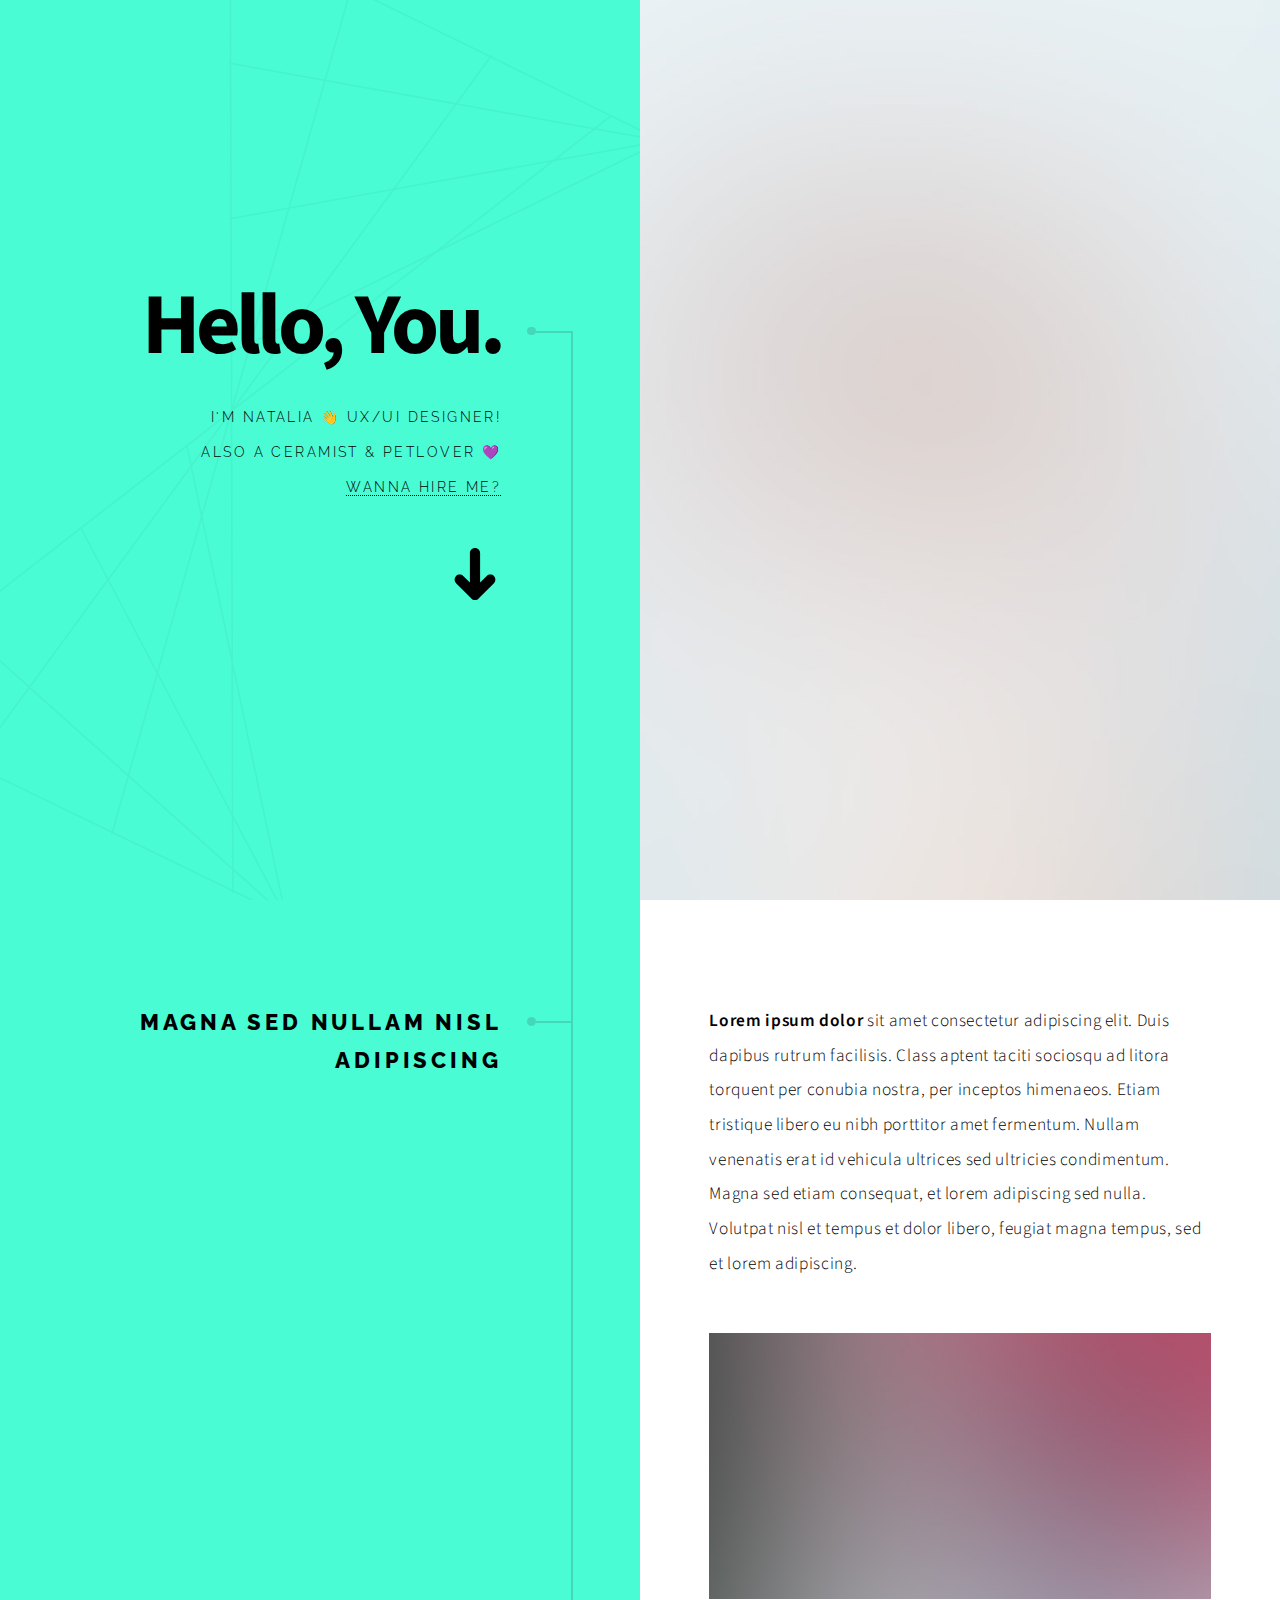
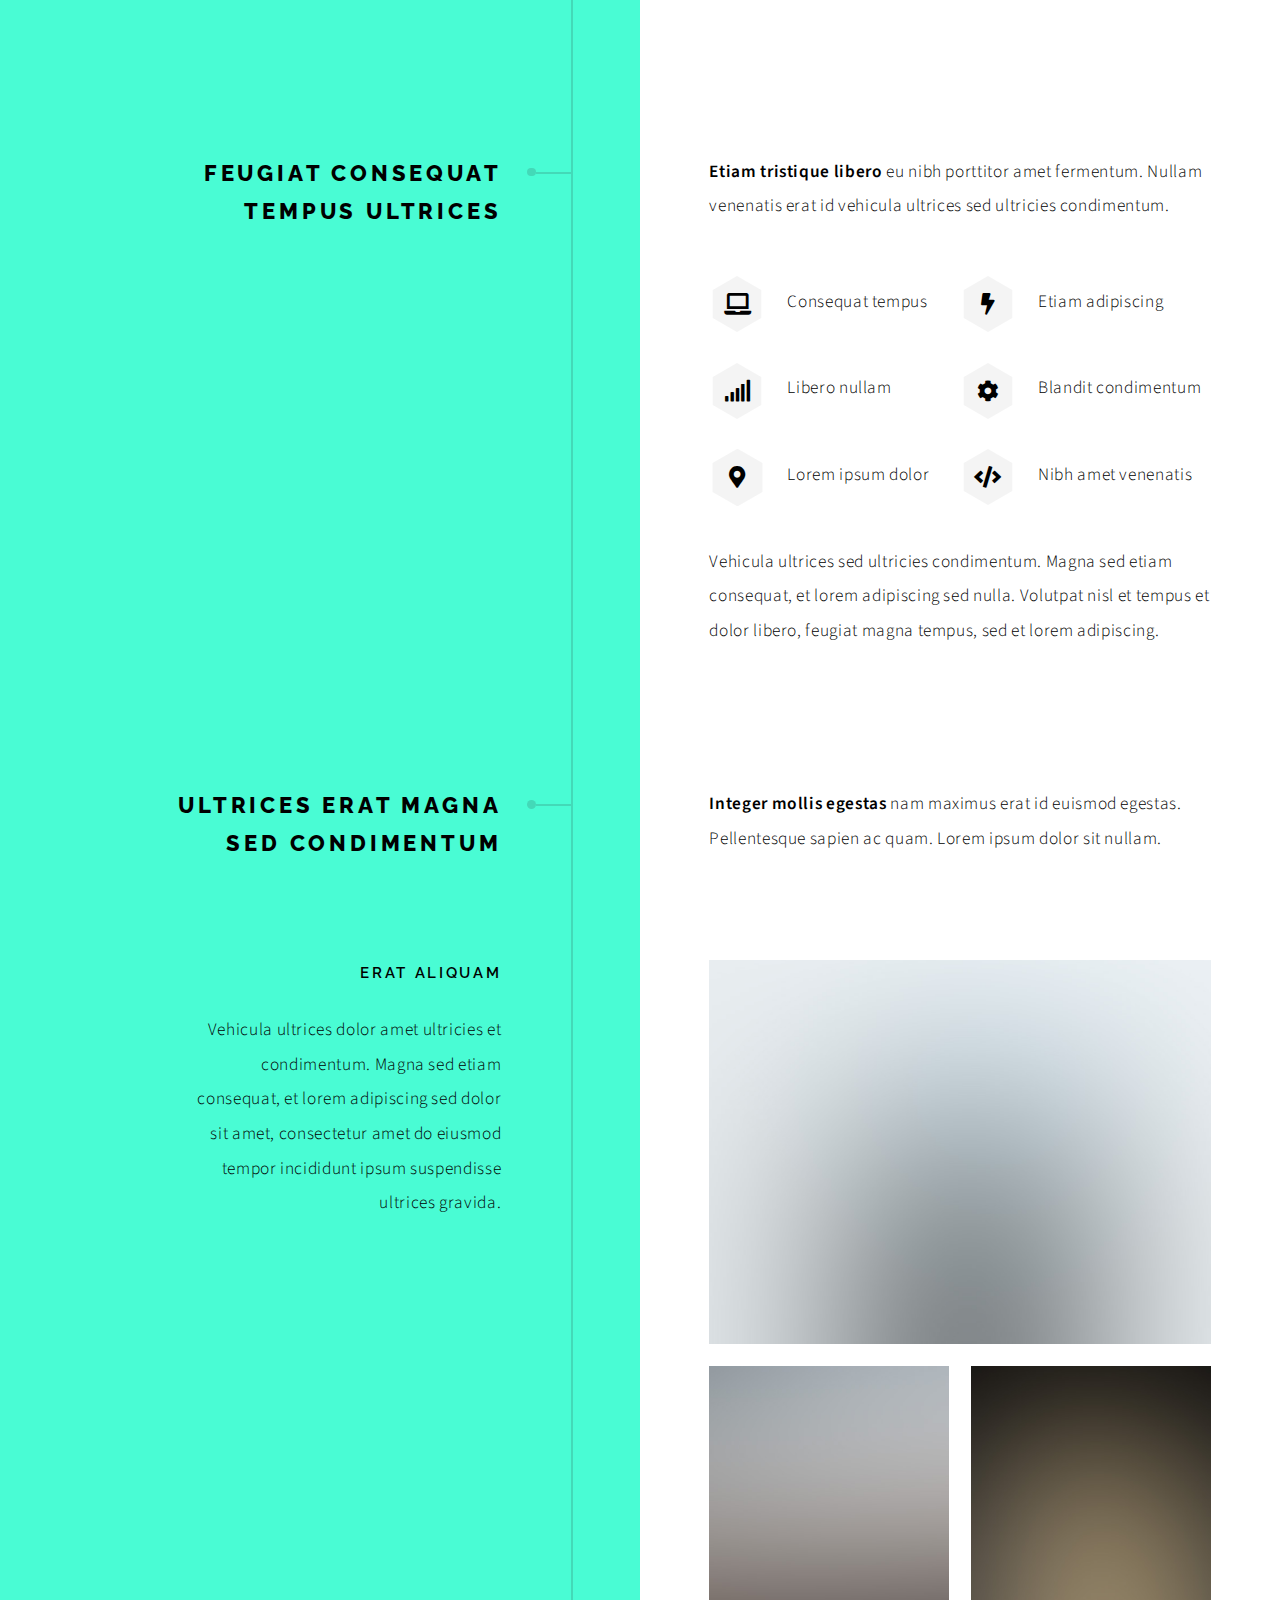
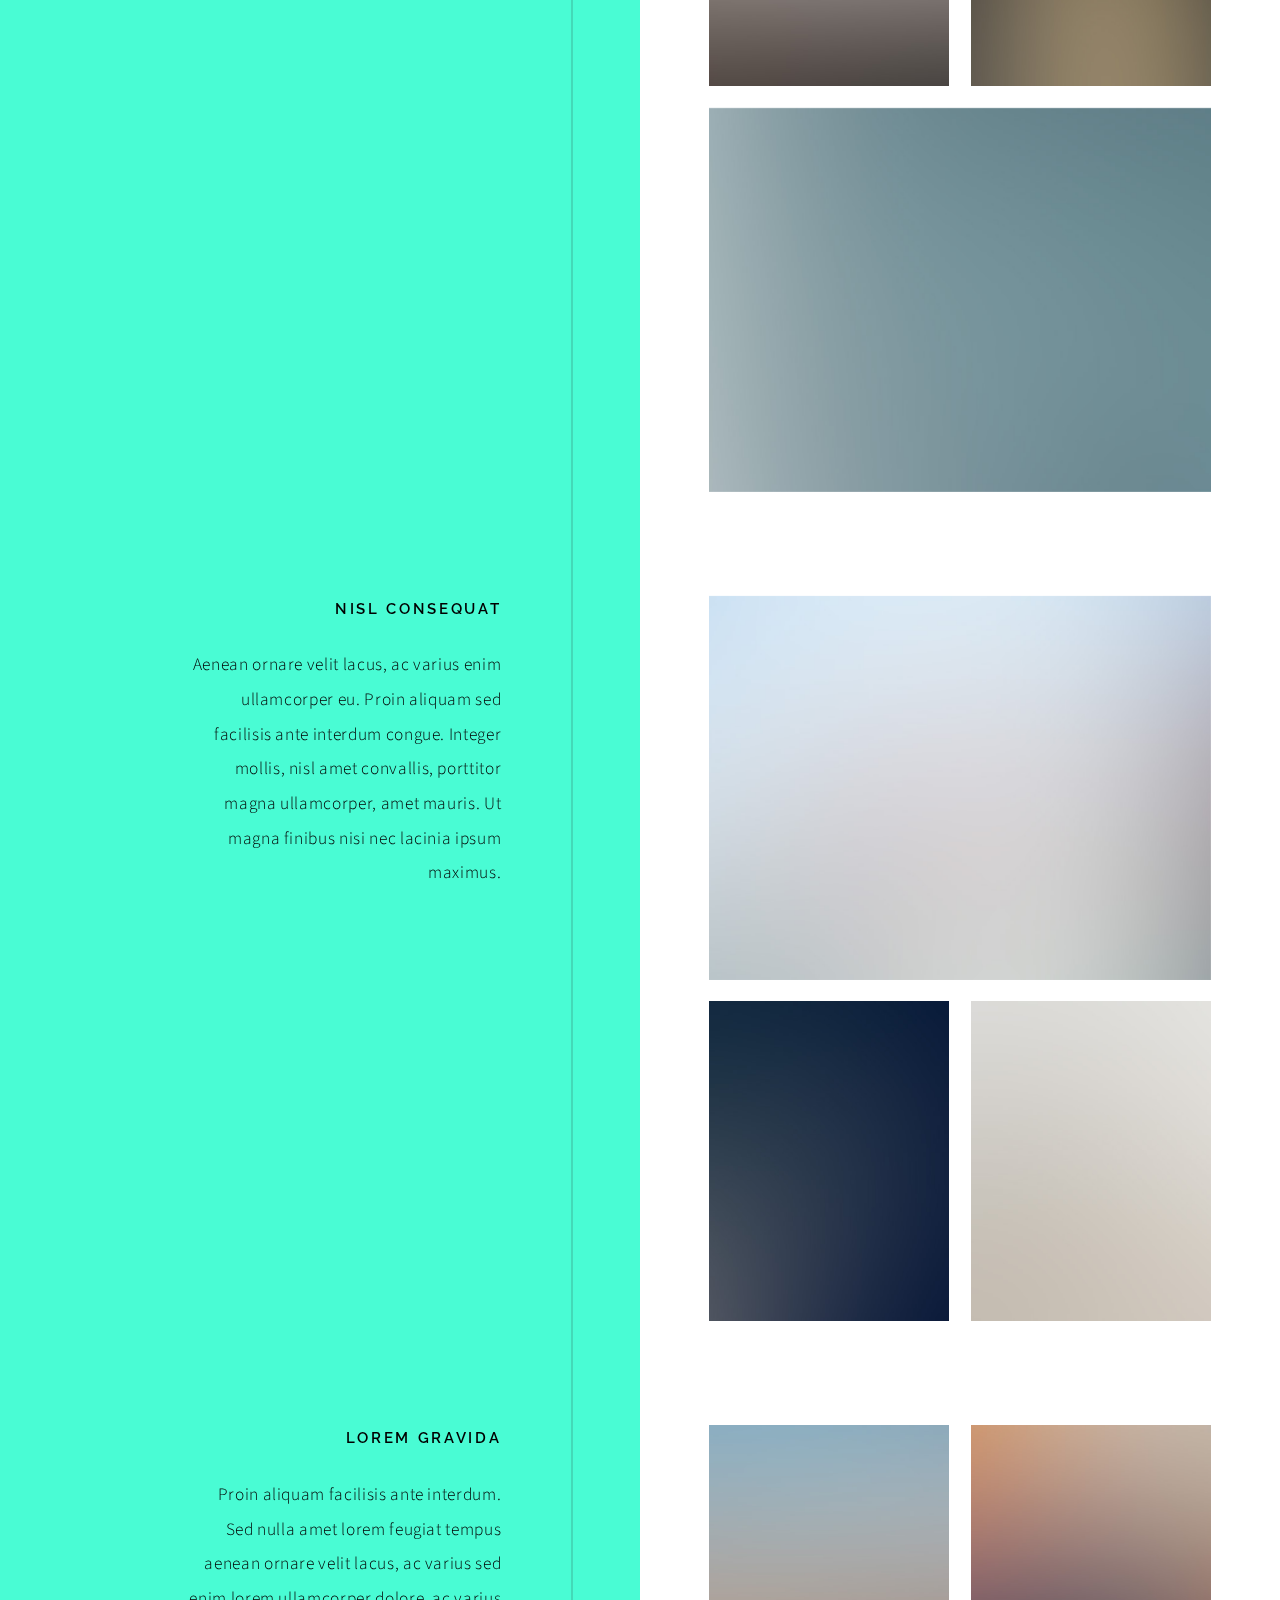
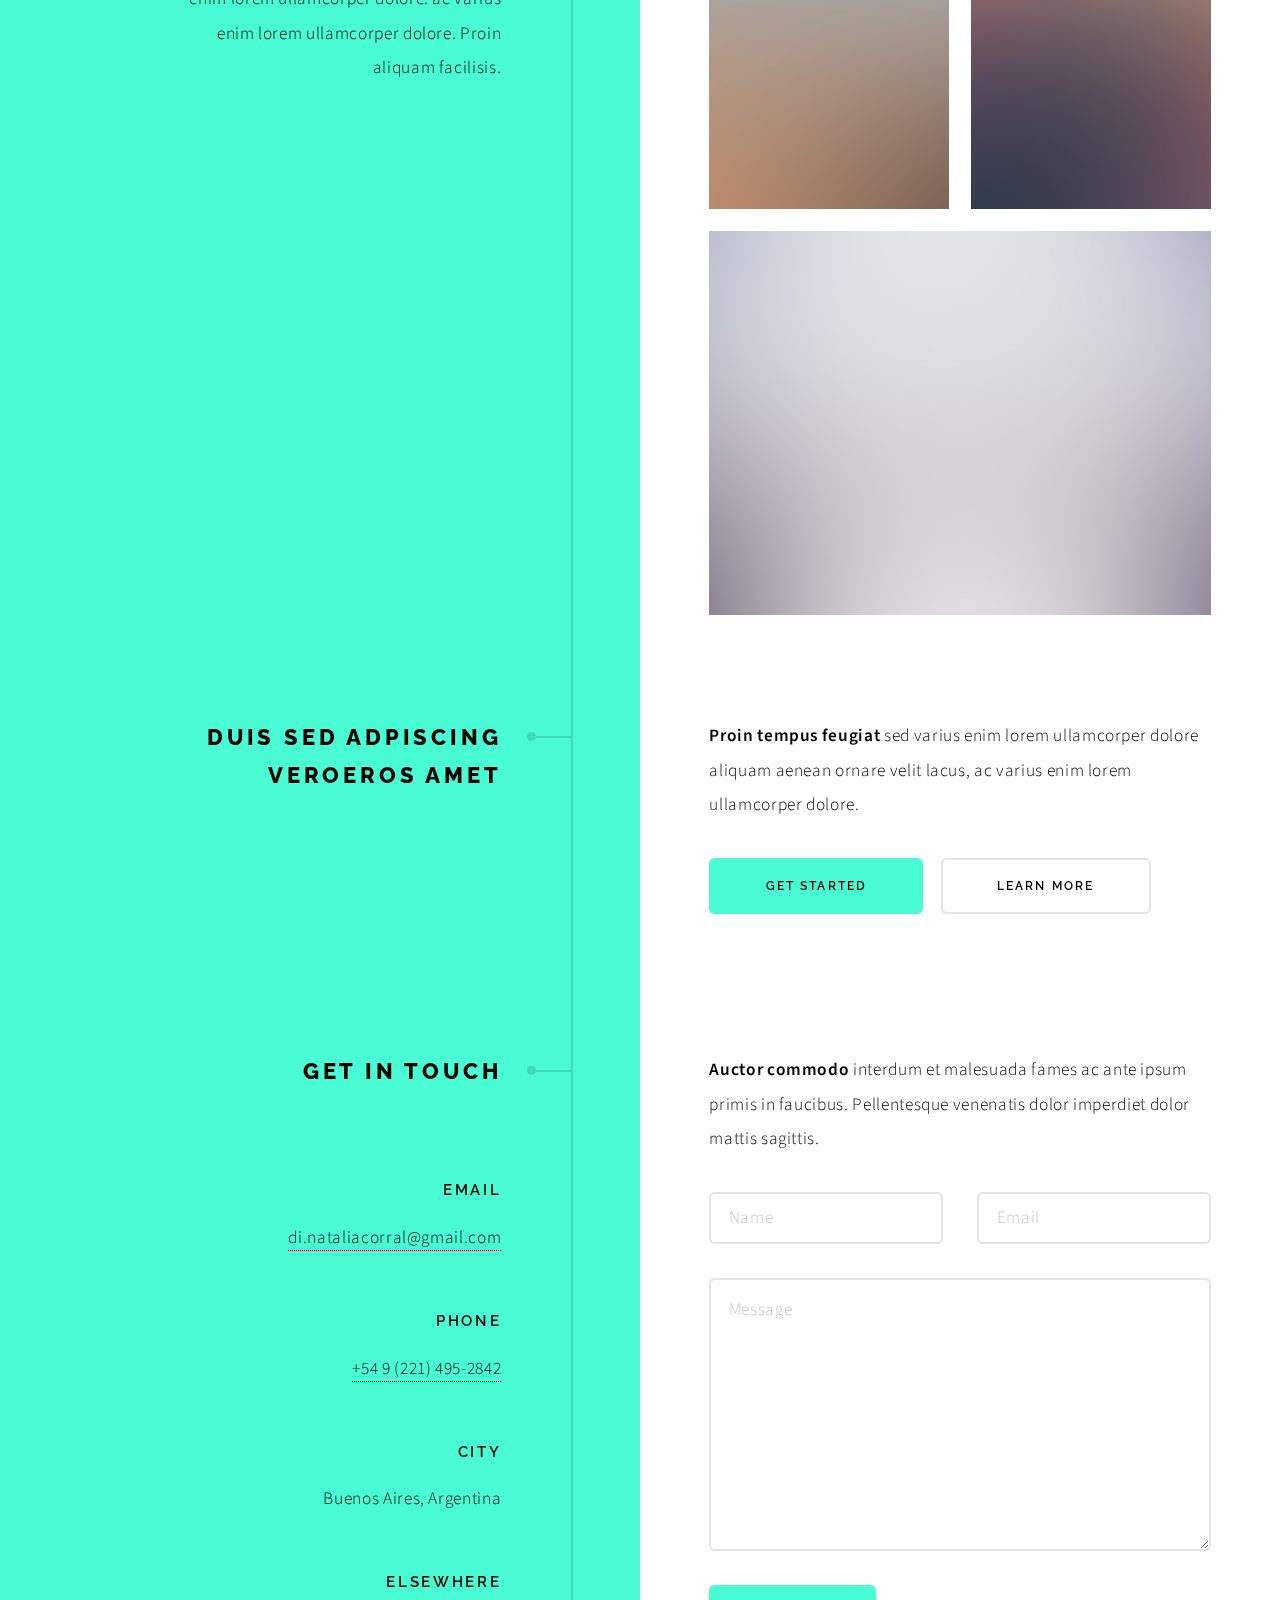
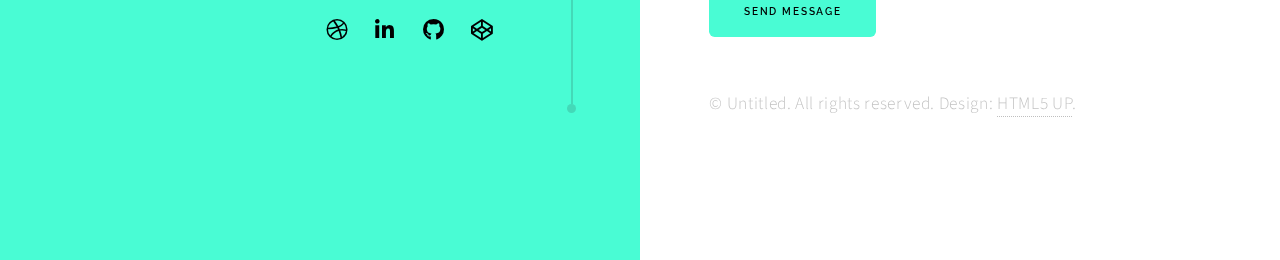
==== commit 891cb791: "Merge branch 'master' of https://github.com/nataliacorral/nataliacorral.github.io" ====
--- a/Portfolio/index.html
+++ b/Portfolio/index.html
@@ -6,7 +6,7 @@
 -->
 <html>
 	<head>
-		<title>Paradigm Shift by HTML5 UP</title>
+		<title>Projects | Natalia Corral</title>
 		<meta charset="utf-8" />
 		<meta name="viewport" content="width=device-width, initial-scale=1, user-scalable=no" />
 		<meta name="description" content="" />
@@ -21,8 +21,8 @@
 				<!-- Intro -->
 					<section class="intro">
 						<header>
-							<h1>Paradigm Shift</h1>
-							<p>A free responsive site template designed by <a href="https://twitter.com/ajlkn">@ajlkn</a> / <a href="https://html5up.net">HTML5 UP</a></p>
+							<h1>Hello, You.</h1>
+							<p>I'm Natalia 👋 UX/UI Designer! <br> Also a ceramist & petlover 💜  <br> <a href="https://www.linkedin.com/in/nataliacorral/">Wanna hire me?</a></p>
 							<ul class="actions">
 								<li><a href="#first" class="arrow scrolly"><span class="label">Next</span></a></li>
 							</ul>
@@ -429,25 +429,25 @@
 							<ul class="items">
 								<li>
 									<h3>Email</h3>
-									<a href="#">information@untitled.ext</a>
+									<a href="#">di.nataliacorral@gmail.com</a>
 								</li>
 								<li>
 									<h3>Phone</h3>
-									<a href="#">(000) 000-0000</a>
+									<a href="#">+54 9 (221) 495-2842</a>
 								</li>
 								<li>
-									<h3>Address</h3>
-									<span>1234 Somewhere Road, Nashville, TN 00000</span>
+									<h3>City</h3>
+									<span>Buenos Aires, Argentina</span>
 								</li>
 								<li>
 									<h3>Elsewhere</h3>
 									<ul class="icons">
-										<li><a href="#" class="icon brands fa-twitter"><span class="label">Twitter</span></a></li>
-										<li><a href="#" class="icon brands fa-facebook-f"><span class="label">Facebook</span></a></li>
-										<li><a href="#" class="icon brands fa-instagram"><span class="label">Instagram</span></a></li>
-										<li><a href="#" class="icon brands fa-linkedin-in"><span class="label">LinkedIn</span></a></li>
+								
+										
+										<li><a href="https://dribbble.com/nataliacorral" class="icon brands fa-dribbble"><span class="label">Dribbble</span></a></li>
+										<li><a href="https://www.linkedin.com/in/nataliacorral/" class="icon brands fa-linkedin-in"><span class="label">LinkedIn</span></a></li>
 										<li><a href="#" class="icon brands fa-github"><span class="label">GitHub</span></a></li>
-										<li><a href="#" class="icon brands fa-codepen"><span class="label">Codepen</span></a></li>
+										<li><a href="https://drive.google.com/file/d/1xFURI-VbHI-HLtetlgXOAN4kUHiUP5Fk/view" class="icon brands fa-codepen"><span class="label">CV</span></a></li>
 									</ul>
 								</li>
 							</ul>
@@ -468,4 +468,4 @@
 			<script src="assets/js/main.js"></script>
 
 	</body>
-</html>+</html>
